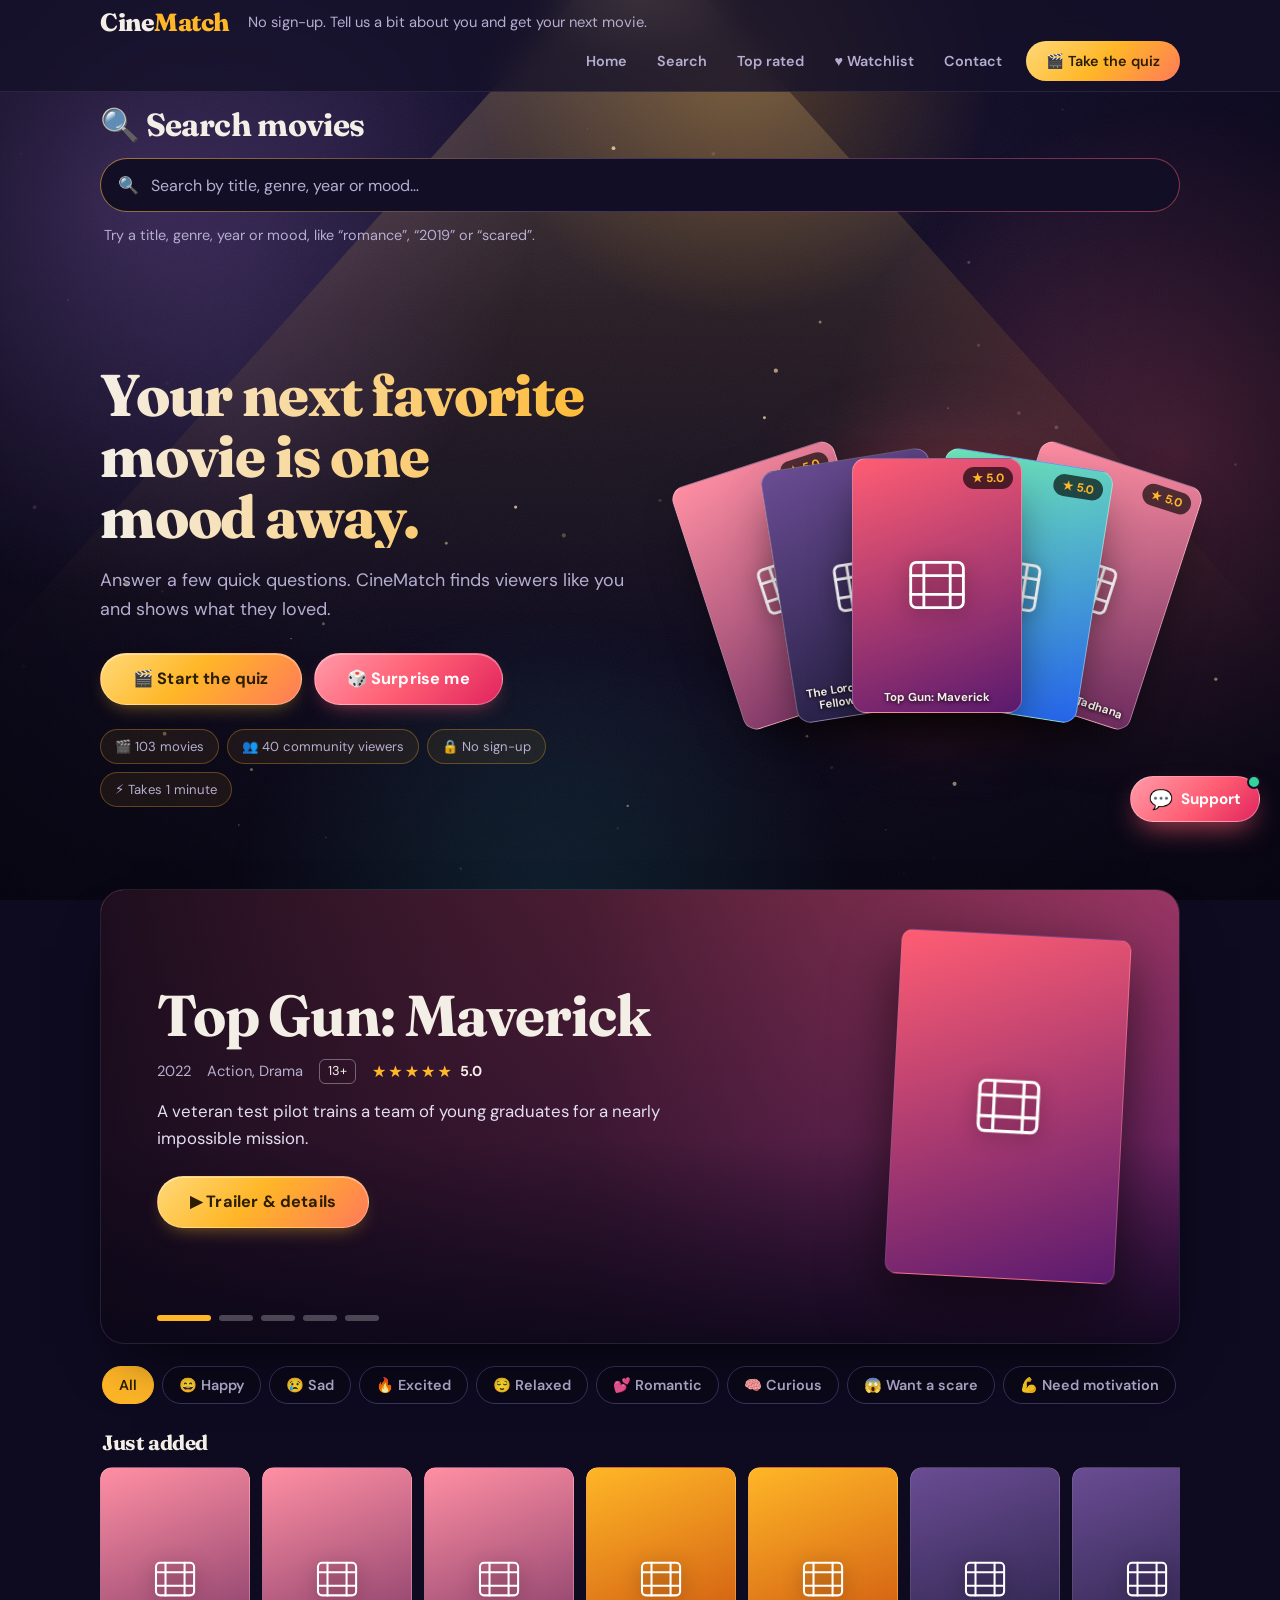
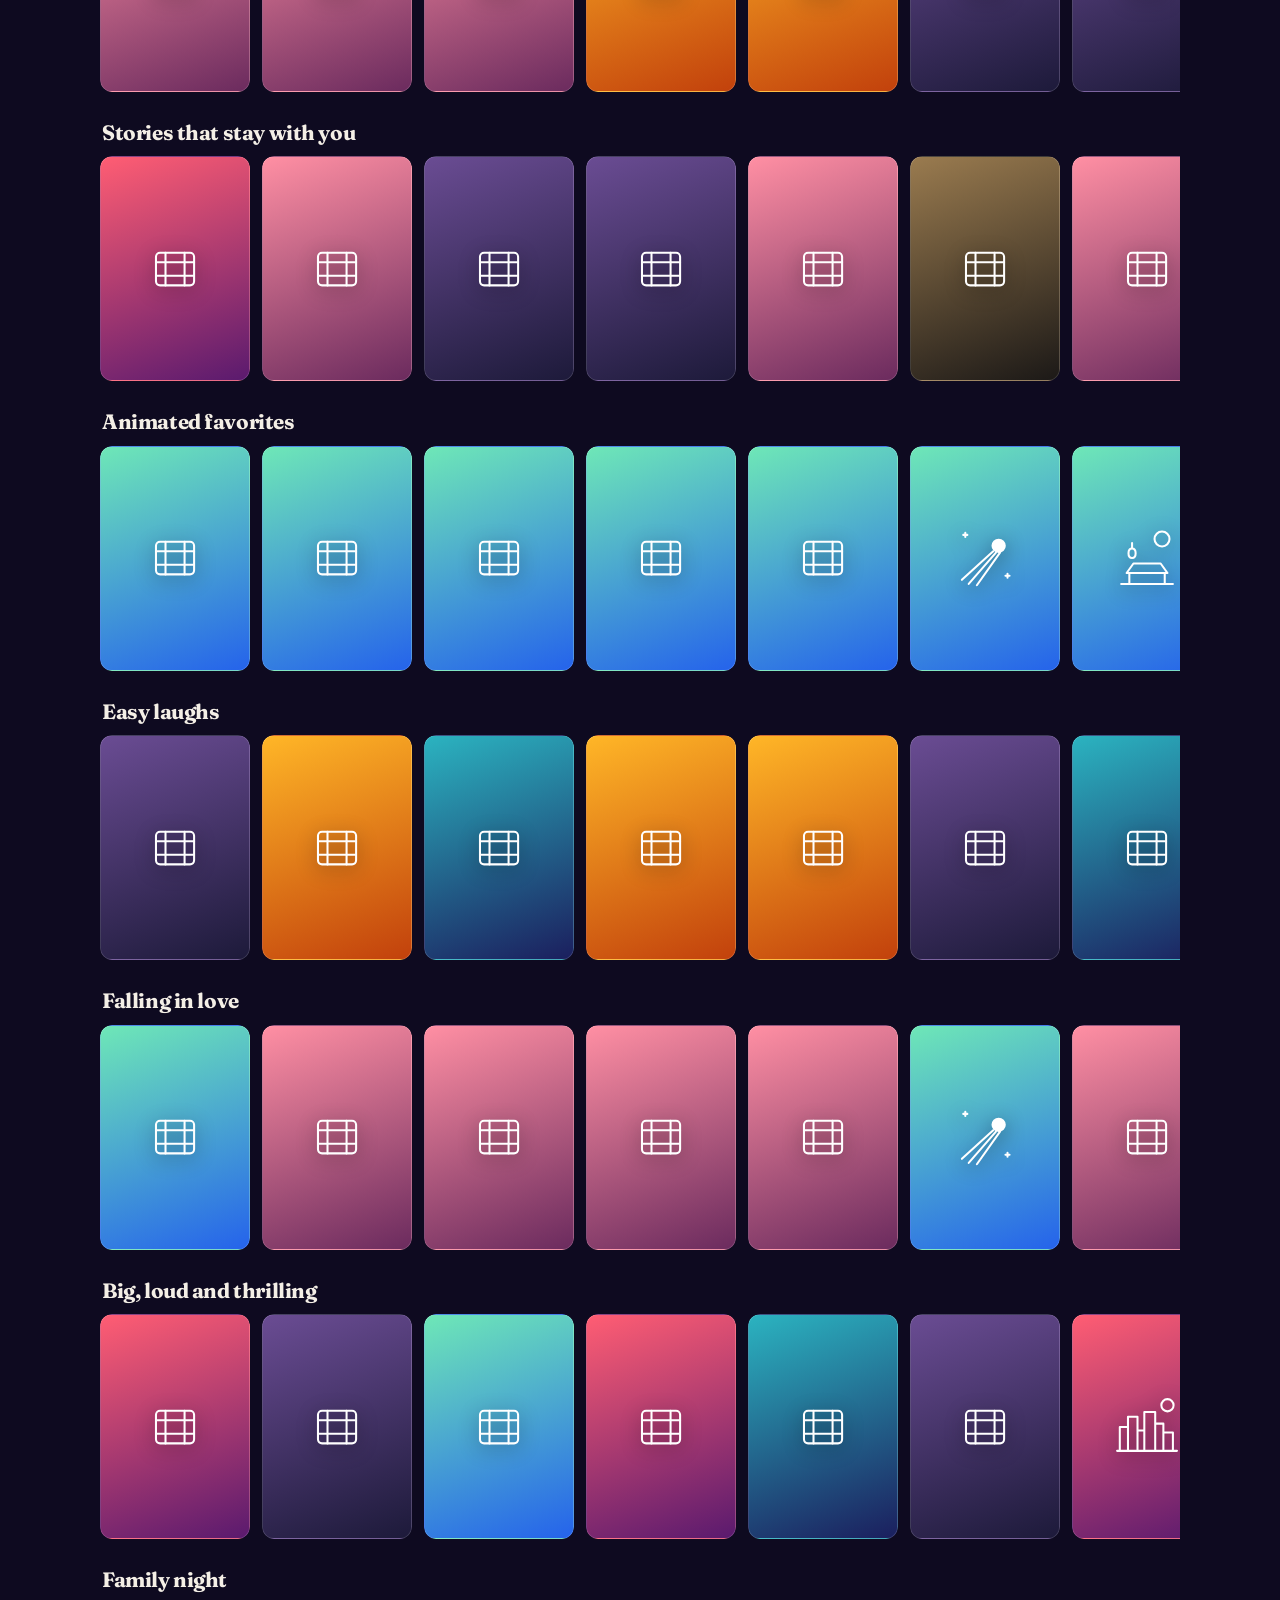
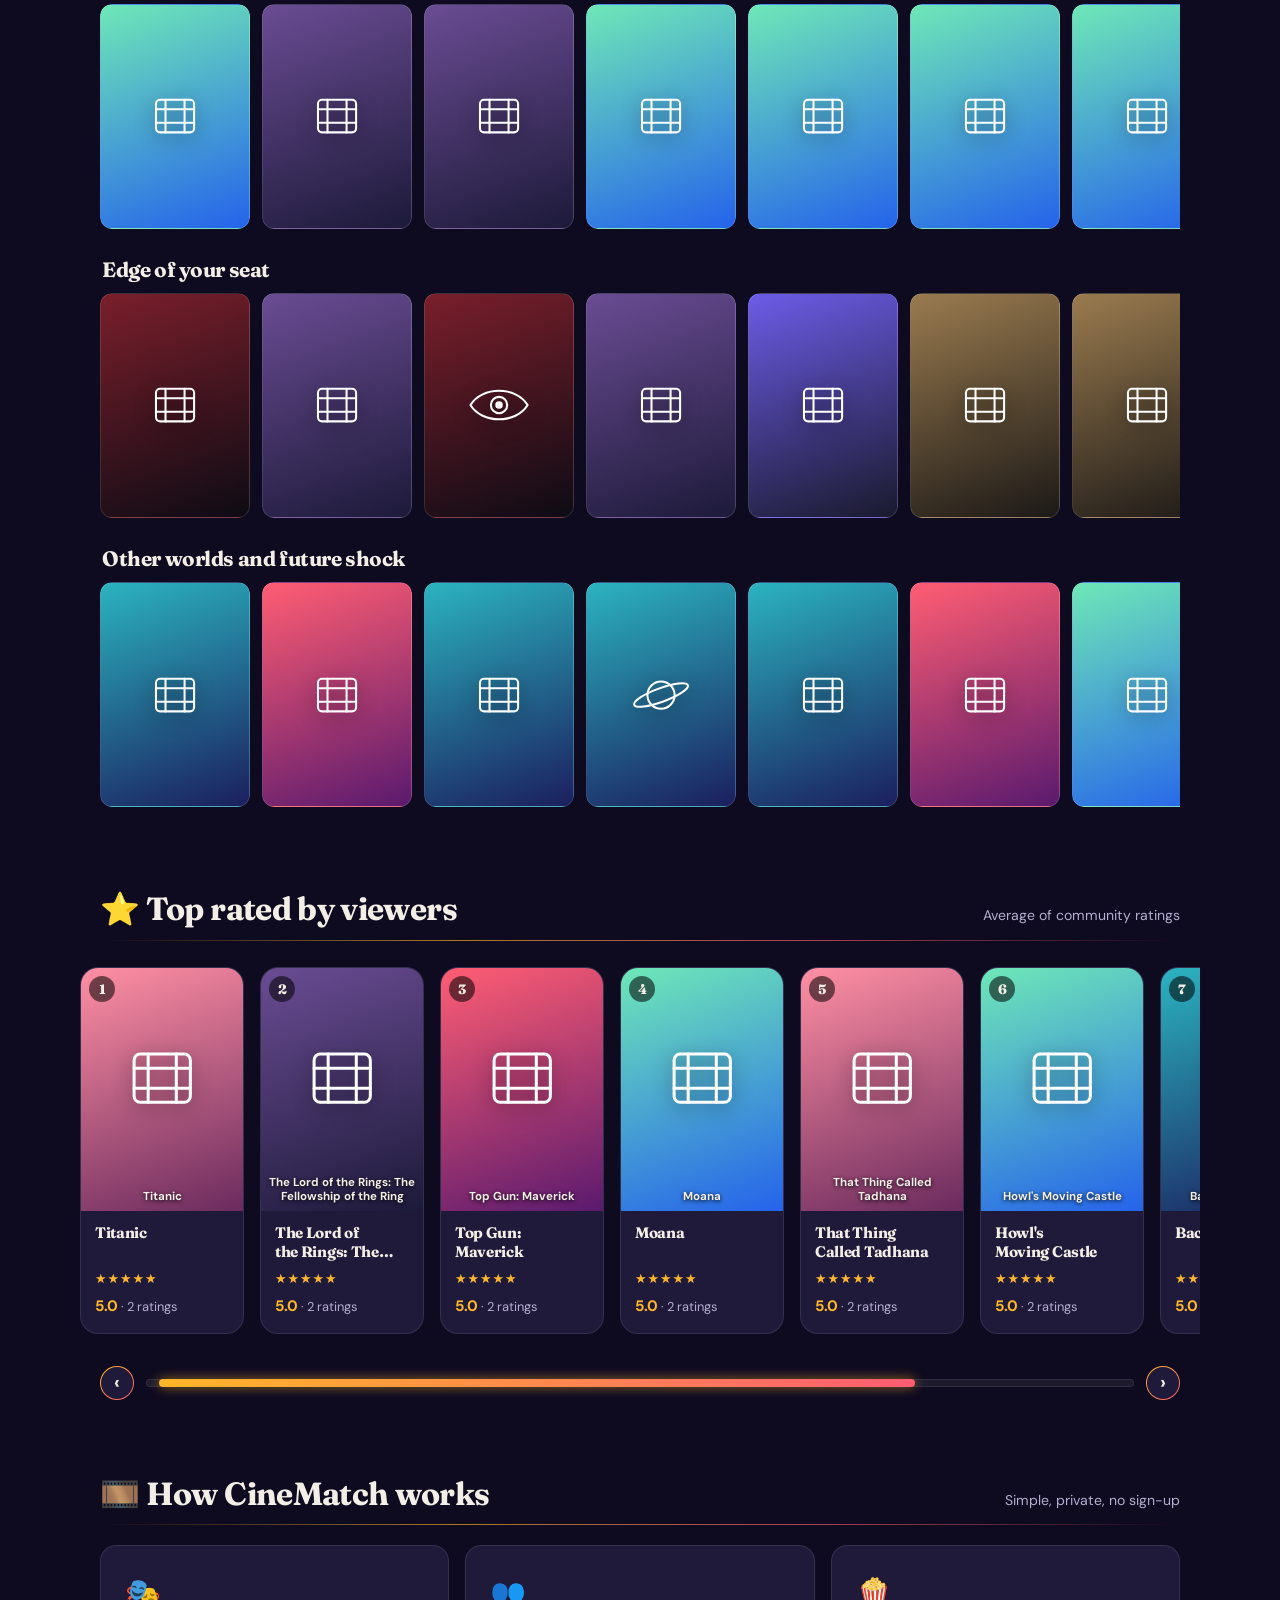
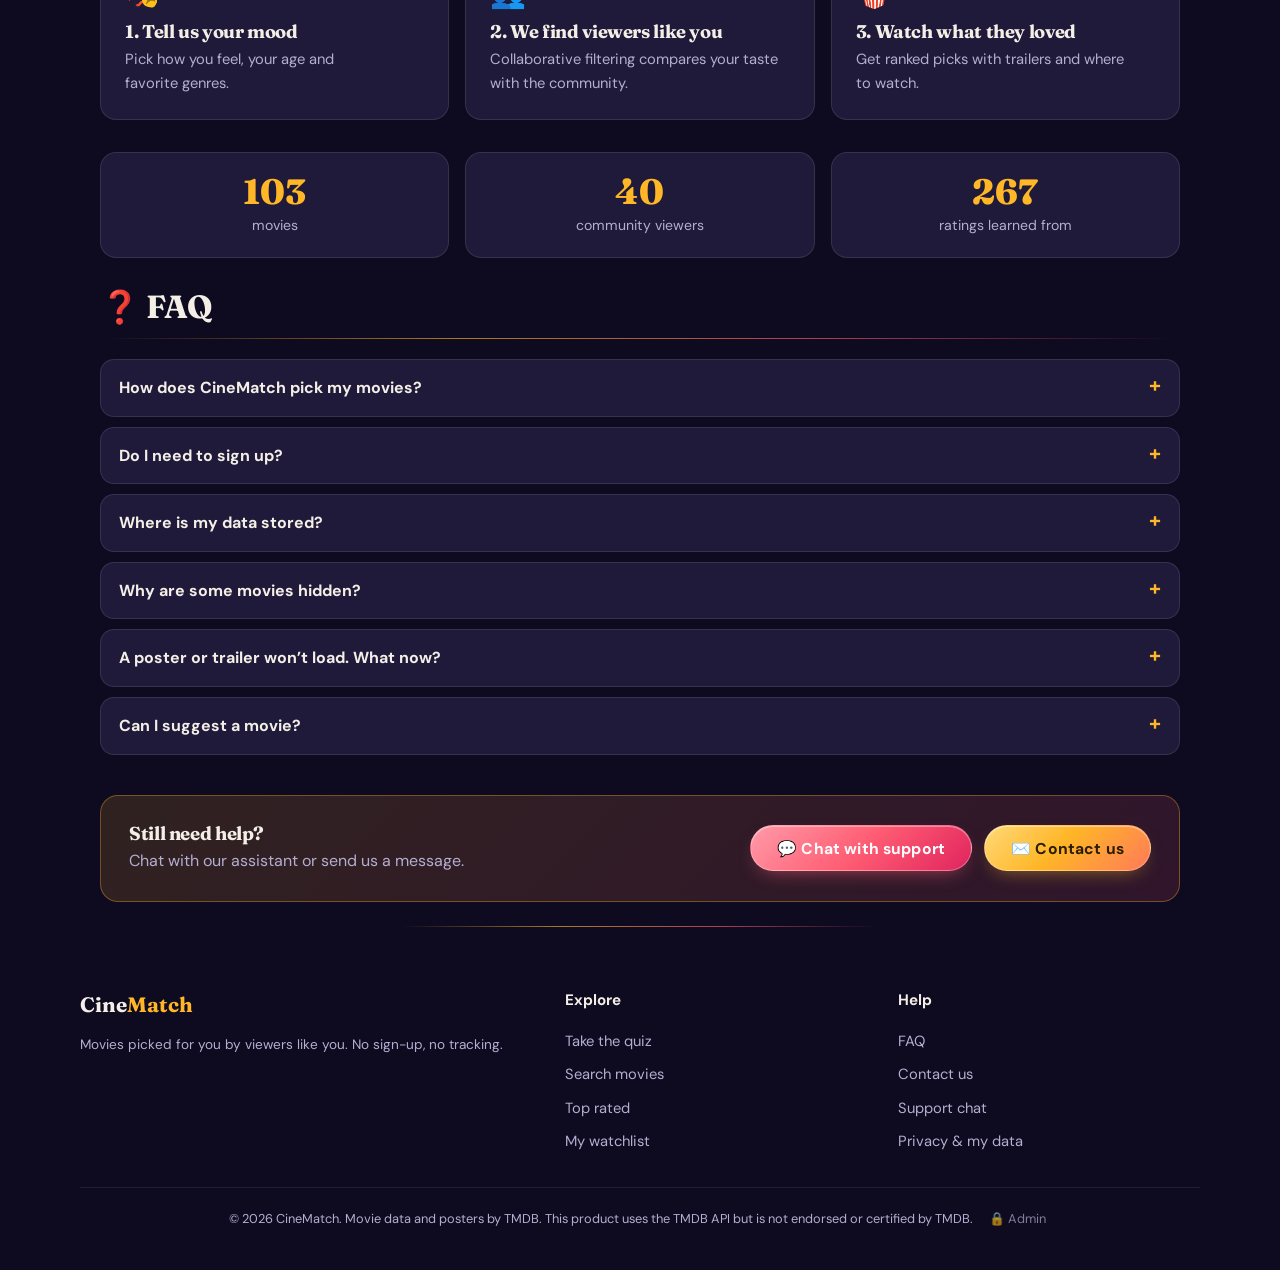
==== src/main/resources/static/index.html @ 16be23c1 "Add CineMatch project with Java backend and pagination Spring Boot recommendation API plus the stati" ====
<!DOCTYPE html>
<html lang="en"><head><meta charset="UTF-8"><meta name="viewport" content="width=device-width, initial-scale=1, viewport-fit=cover"><script src="cinematch-paginate.js"></script>
<title>CineMatch – Movies picked for you</title>
<link rel="preconnect" href="https://fonts.googleapis.com"><link rel="preconnect" href="https://fonts.gstatic.com" crossorigin>
<link href="https://fonts.googleapis.com/css2?family=Fraunces:opsz,wght@9..144,600;9..144,800&family=DM+Sans:wght@400;500;700&display=swap" rel="stylesheet">
<style>
:root{--bg:#15112a;--panel:#1f1a3a;--line:#3a3260;--text:#f4efe6;--muted:#b5aed0;--amber:#ffb627;--coral:#ff5d73;--radius:16px}
*{box-sizing:border-box}
html{scroll-behavior:smooth}
body{margin:0;color:var(--text);font:16px/1.55 "DM Sans",system-ui,sans-serif;min-height:100vh;background:radial-gradient(ellipse 70% 40% at 50% -5%,rgba(255,182,39,.28),transparent 70%),radial-gradient(circle at 90% 30%,rgba(255,93,115,.12),transparent 40%),var(--bg);background-attachment:fixed}
.hidden{display:none!important}
.top{max-width:880px;margin:0 auto;padding:22px 20px 0;display:flex;flex-wrap:wrap;align-items:baseline;gap:6px 24px}
.top p{margin:0;color:var(--muted);font-size:.92rem}
.logo{font:800 1.9rem "Fraunces",Georgia,serif;color:var(--text);text-decoration:none;letter-spacing:-.02em;animation:glow-text 3s ease-in-out infinite alternate}
.logo span{color:var(--amber)}
@keyframes glow-text{from{text-shadow:0 0 0 rgba(255,182,39,0)}to{text-shadow:0 0 18px rgba(255,182,39,.55)}}
main{max-width:880px;margin:0 auto;padding:12px 20px 48px}
h1,h2,h3{font-family:"Fraunces",Georgia,serif;line-height:1.08;letter-spacing:-.02em}
.hero{padding:28px 0 30px}
.hero h1{font-size:clamp(2.2rem,7vw,4rem);font-weight:800;margin:0 0 14px;max-width:14em;background:linear-gradient(90deg,#f4efe6 0%,#ffb627 45%,#ff5d73 60%,#f4efe6 100%);background-size:220% auto;-webkit-background-clip:text;background-clip:text;color:transparent;animation:shine 7s linear infinite}
@keyframes shine{to{background-position:-220% center}}
.hero p{margin:0;color:var(--muted);font-size:1.1rem;max-width:34em}
.hero-cta{display:flex;gap:12px;flex-wrap:wrap;margin-top:22px}
.panel{background:rgba(31,26,58,.88);border:1px solid var(--line);border-radius:var(--radius);padding:clamp(18px,4vw,36px);box-shadow:0 20px 60px rgba(0,0,0,.35)}
fieldset{border:0;padding:0;margin:0 0 30px}
legend{font-weight:700;font-size:1.1rem;margin-bottom:14px;padding:0;display:flex;align-items:center;gap:10px}
legend i{font:800 .95rem "Fraunces",Georgia,serif;font-style:normal;display:grid;place-items:center;width:28px;height:28px;border-radius:50%;background:var(--amber);color:#2a1d00}
.chips{display:flex;flex-wrap:wrap;gap:8px}
.chip{position:relative}
.chip input{position:absolute;opacity:0;inset:0;cursor:pointer;width:100%;height:100%}
.chip span{display:block;padding:9px 16px;border:1px solid var(--line);border-radius:999px;color:var(--muted);transition:.15s;background:rgba(0,0,0,.15)}
.chip:hover span{border-color:var(--amber);color:var(--text);transform:translateY(-2px)}
.chip input:checked+span{background:linear-gradient(135deg,#ffc851,#ffb627);border-color:var(--amber);color:#2a1d00;font-weight:700;box-shadow:0 4px 14px rgba(255,182,39,.35)}
.chip input:focus-visible+span{outline:3px solid var(--coral);outline-offset:2px}
.tiles{display:grid;grid-template-columns:repeat(4,1fr);gap:10px}
.tiles .chip span{border-radius:var(--radius);padding:16px 8px;text-align:center;font-size:.95rem;line-height:1.3}
.tiles .chip input:checked+span{transform:translateY(-3px);box-shadow:0 8px 20px rgba(255,182,39,.35)}
.row{display:grid;grid-template-columns:1fr 1fr;gap:16px}
label{display:flex;flex-direction:column;gap:6px;font-weight:700}
.chip{flex-direction:row}
input[type=number],select{font:inherit;color:var(--text);background:#120e25;border:1px solid var(--line);border-radius:10px;padding:12px}
input:focus-visible,select:focus-visible,.btn:focus-visible,.rate button:focus-visible{outline:3px solid var(--coral);outline-offset:2px}

/* ---------- Rating buttons ---------- */
#rate{display:grid;grid-template-columns:1fr 1fr;gap:10px}
.rate{display:flex;flex-direction:column;gap:10px;padding:12px 14px;border:1px solid var(--line);border-radius:12px;background:rgba(0,0,0,.15)}
.rate small{color:var(--muted)}
.rate .opts{display:flex;gap:6px}
.rate button{flex:1;display:flex;align-items:center;justify-content:center;gap:5px;font:600 .85rem "DM Sans",sans-serif;background:rgba(255,255,255,.04);border:1px solid var(--line);border-radius:10px;padding:8px 6px;cursor:pointer;color:var(--text);transition:transform .12s,background .15s,border-color .15s,box-shadow .15s}
.rate button:hover{border-color:var(--amber);transform:translateY(-2px);background:rgba(255,182,39,.08)}
.rate button:active{transform:translateY(0) scale(.96)}
.rate button[aria-pressed=true]{color:#fff;border-color:transparent;box-shadow:0 4px 14px rgba(0,0,0,.35)}
.rate button[data-v="5"][aria-pressed=true]{background:linear-gradient(135deg,#34d399,#059669)}
.rate button[data-v="3"][aria-pressed=true]{background:linear-gradient(135deg,#fbbf24,#d97706)}
.rate button[data-v="1"][aria-pressed=true]{background:linear-gradient(135deg,#ff5d73,#be123c)}
.rate-count{margin:12px 0 0;color:var(--muted);font-size:.88rem}

/* ---------- Buttons ---------- */
.btn{display:inline-flex;align-items:center;justify-content:center;gap:8px;font:700 1rem "DM Sans",sans-serif;background:linear-gradient(135deg,#ffcf5c,#ffb627 55%,#ff9a1f);color:#2a1d00;border:0;border-radius:999px;padding:13px 28px;cursor:pointer;position:relative;overflow:hidden;transition:transform .15s,box-shadow .2s,filter .15s;box-shadow:0 8px 24px rgba(255,182,39,.32),inset 0 1px 0 rgba(255,255,255,.45)}
.btn::after{content:"";position:absolute;top:0;left:-120%;width:60%;height:100%;background:linear-gradient(100deg,transparent,rgba(255,255,255,.5),transparent);transform:skewX(-20deg);transition:left .5s}
.btn:hover{transform:translateY(-2px);box-shadow:0 12px 30px rgba(255,182,39,.5),inset 0 1px 0 rgba(255,255,255,.45);filter:brightness(1.04)}
.btn:hover::after{left:140%}
.btn:active{transform:translateY(0) scale(.97);box-shadow:0 4px 12px rgba(255,182,39,.3)}
.btn.lg{padding:16px 36px;font-size:1.1rem}
.btn.sm{padding:8px 16px;font-size:.88rem}
.btn.ghost{background:rgba(255,255,255,.04);color:var(--text);border:1px solid var(--line);box-shadow:none;filter:none}
.btn.ghost::after{display:none}
.btn.ghost:hover{border-color:var(--amber);background:rgba(255,182,39,.1);box-shadow:0 6px 18px rgba(0,0,0,.3)}
.btn.coral{background:linear-gradient(135deg,#ff7d8f,#ff5d73 55%,#e11d48);color:#fff;box-shadow:0 8px 24px rgba(255,93,115,.35),inset 0 1px 0 rgba(255,255,255,.35)}
.btn.coral:hover{box-shadow:0 12px 30px rgba(255,93,115,.55),inset 0 1px 0 rgba(255,255,255,.35)}
.btn.saved{background:linear-gradient(135deg,#34d399,#059669);color:#fff;border-color:transparent}
a.btn{text-decoration:none}
.form-actions{display:flex;gap:12px;flex-wrap:wrap;align-items:center}
.error{color:var(--coral);min-height:1.4em;margin:0 0 8px}

/* ---------- Stars ---------- */
.stars-row{display:inline-flex;align-items:center;gap:6px;font-size:.9rem}
.stars{position:relative;display:inline-block;letter-spacing:2px;font-size:1rem;line-height:1;color:rgba(255,255,255,.2)}
.stars::before{content:"★★★★★"}
.stars i{position:absolute;inset:0;overflow:hidden;white-space:nowrap;color:var(--amber);font-style:normal}
.stars i::before{content:"★★★★★"}
.stars-row b{color:var(--text)}
.stars-row small{color:var(--muted)}

/* ---------- Top rated ---------- */
.section-title{display:flex;justify-content:space-between;align-items:baseline;gap:12px;margin:8px 0 14px}
.section-title h2{margin:0;font-size:clamp(1.5rem,4.5vw,2.1rem)}
.section-title p{margin:0;color:var(--muted);font-size:.9rem}
.toprated{display:flex;gap:14px;overflow-x:auto;padding:4px 20px 18px;margin:0 -20px 18px;scroll-snap-type:x proximity;scrollbar-width:thin}
.tcard{flex:0 0 150px;scroll-snap-align:start;background:var(--panel);border:1px solid var(--line);border-radius:14px;overflow:hidden;cursor:pointer;transition:transform .2s,border-color .2s,box-shadow .2s;text-align:left;padding:0;color:var(--text);font:inherit}
.tcard:hover{transform:translateY(-5px);border-color:var(--amber);box-shadow:0 14px 30px rgba(0,0,0,.4)}
.tcard .poster{min-height:0;height:200px;font-size:2.4rem}
.tcard .tinfo{padding:10px 12px 12px}
.tcard h3{font-size:.95rem;margin:0 0 4px;line-height:1.2}
.tcard .stars{font-size:.8rem;letter-spacing:1px}
.tcard .score{display:block;margin-top:4px;font-size:.8rem;color:var(--muted)}
.tcard .score b{color:var(--amber);font-size:.95rem}

/* ---------- Results ---------- */
.res-head{display:flex;justify-content:space-between;align-items:center;gap:12px;flex-wrap:wrap;margin:20px 0}
.res-head h2{font-size:clamp(1.7rem,5vw,2.5rem);margin:0}
.res-actions{display:flex;gap:10px;flex-wrap:wrap}
.list{display:grid;gap:18px}
.ticket{display:grid;grid-template-columns:104px 1fr 112px;background:var(--panel);border:1px solid var(--line);border-radius:var(--radius);overflow:hidden;transition:transform .2s,opacity .6s;cursor:pointer}
.ticket:hover{transform:translateY(-3px)}
.poster{position:relative;display:grid;place-items:center;font-size:2.6rem;min-height:150px;overflow:hidden}
.poster b{position:absolute;top:8px;left:8px;z-index:2;font:800 .85rem "Fraunces",Georgia,serif;background:rgba(0,0,0,.55);border-radius:999px;width:26px;height:26px;display:grid;place-items:center}
.poster .pt{position:absolute;left:6px;right:6px;bottom:8px;font:700 .72rem/1.15 "DM Sans",sans-serif;text-align:center;text-shadow:0 1px 4px #000}
.poster img{position:absolute;inset:0;width:100%;height:100%;object-fit:cover;z-index:1}
.poster svg.art{width:62%;height:auto;margin-bottom:22px;filter:drop-shadow(0 4px 10px rgba(0,0,0,.45))}
.info{padding:18px 20px}
.ticket h3{margin:0 0 2px;font-weight:800;font-size:1.35rem}
.meta{color:var(--muted);font-size:.9rem;margin:0 0 10px;display:flex;gap:10px;flex-wrap:wrap;align-items:center}
.tags{display:flex;gap:6px;flex-wrap:wrap;margin-bottom:10px}
.tags b{font-weight:500;font-size:.8rem;border:1px solid var(--line);border-radius:999px;padding:2px 10px}
.desc{margin:0 0 8px;color:var(--muted);font-size:.9rem}
.why{margin:0 0 10px;font-size:.93rem}
.card-actions{display:flex;gap:8px;flex-wrap:wrap}
.stub{border-left:2px dashed var(--line);display:flex;flex-direction:column;align-items:center;justify-content:center;background:linear-gradient(160deg,#2b2350,#1f1a3a);position:relative}
.stub::before,.stub::after{content:"";position:absolute;left:-9px;width:16px;height:16px;border-radius:50%;background:var(--bg)}
.stub::before{top:-8px}.stub::after{bottom:-8px}
.stub strong{font:800 2.1rem "Fraunces",Georgia,serif;color:var(--amber);line-height:1}
.stub span{font-size:.78rem;color:var(--muted)}
footer{text-align:center;color:var(--muted);font-size:.85rem;padding:0 20px 32px}

/* ---------- Background + hero ---------- */
.bg{position:fixed;inset:0;z-index:-1;overflow:hidden;pointer-events:none}
.bg::before{content:"";position:absolute;inset:-20%;background:radial-gradient(circle at 20% 30%,rgba(255,93,115,.2),transparent 35%),radial-gradient(circle at 80% 70%,rgba(106,76,147,.4),transparent 40%);animation:drift 18s ease-in-out infinite alternate}
.beam{position:absolute;top:-25%;left:50%;width:150%;height:100%;transform-origin:50% 0;background:conic-gradient(from 180deg at 50% 0%,transparent 0 41%,rgba(255,182,39,.13) 48%,transparent 55% 100%);animation:sweep 14s ease-in-out infinite alternate}
.float{position:absolute;bottom:-60px;opacity:0;animation:rise linear infinite}
.sparkles{position:absolute;inset:0;opacity:.55;background-image:radial-gradient(2px 2px at 20px 30px,#fff,transparent),radial-gradient(2px 2px at 120px 80px,#ffd87a,transparent),radial-gradient(1.5px 1.5px at 200px 150px,#fff,transparent),radial-gradient(1.5px 1.5px at 70px 170px,#ff9fb0,transparent);background-size:240px 200px;animation:twinkle 4s ease-in-out infinite alternate}
@keyframes twinkle{from{opacity:.2}to{opacity:.7}}
@keyframes drift{to{transform:translate(4%,3%) scale(1.12)}}
@keyframes sweep{from{transform:translateX(-50%) rotate(-9deg)}to{transform:translateX(-50%) rotate(9deg)}}
@keyframes rise{0%{transform:translateY(0) rotate(0);opacity:0}10%{opacity:.55}90%{opacity:.4}100%{transform:translateY(-115vh) rotate(360deg);opacity:0}}
.hero-img{height:clamp(260px,52vw,500px);border-radius:var(--radius);overflow:hidden;margin:18px 0 0;border:1px solid var(--line);box-shadow:0 20px 60px rgba(0,0,0,.45);background:linear-gradient(135deg,#3a2468,#ff5d73 60%,#ffb627)}
.hero-img img{width:100%;height:100%;object-fit:cover;object-position:50% 62%;display:block;animation:kb 22s ease-in-out infinite alternate;translate:0 calc(var(--py,0) * 1px)}
@keyframes kb{from{transform:scale(1)}to{transform:scale(1.09)}}
.scrollhint{text-align:center;color:var(--muted);margin:-6px 0 16px;animation:bounce 1.6s ease-in-out infinite}
@keyframes bounce{50%{transform:translateY(8px)}}

/* poster wall */
.wall{overflow:hidden;margin:0 -20px 30px;-webkit-mask-image:linear-gradient(90deg,transparent,#000 8%,#000 92%,transparent);mask-image:linear-gradient(90deg,transparent,#000 8%,#000 92%,transparent)}
.wall-track{display:flex;width:max-content;animation:wall 70s linear infinite}
.wall:hover .wall-track{animation-play-state:paused}
@keyframes wall{to{transform:translateX(-50%)}}
.mini{flex:0 0 124px;height:178px;margin-right:12px;border-radius:12px;font-size:2.4rem;min-height:0;border:1px solid rgba(255,255,255,.14);cursor:pointer;transition:transform .2s}
.mini:hover{transform:translateY(-6px) scale(1.04)}

/* loading, progress, to-top */
.loading{position:fixed;inset:0;z-index:50;display:grid;place-content:center;justify-items:center;gap:14px;background:rgba(21,17,42,.94);font-weight:700}
.reel{font-size:4.2rem;animation:spin 1s linear infinite}
@keyframes spin{to{transform:rotate(360deg)}}
#progress{position:fixed;top:0;left:0;height:4px;width:0;z-index:70;background:linear-gradient(90deg,var(--amber),var(--coral));box-shadow:0 0 10px rgba(255,182,39,.6)}
.totop{position:fixed;right:18px;bottom:18px;z-index:40;width:46px;height:46px;border-radius:50%;border:0;background:linear-gradient(135deg,#ffcf5c,#ff9a1f);color:#2a1d00;font-size:1.3rem;cursor:pointer;opacity:0;transform:translateY(20px);pointer-events:none;transition:.25s;box-shadow:0 6px 20px rgba(0,0,0,.4)}
.totop.show{opacity:1;transform:none;pointer-events:auto}
.totop:hover{filter:brightness(1.08)}
.reveal{opacity:0;transform:translateY(20px);transition:opacity .6s,transform .6s}
.reveal.in{opacity:1;transform:none}
.toast{position:fixed;left:50%;bottom:28px;transform:translate(-50%,30px);z-index:80;background:#0c0919;border:1px solid var(--amber);color:var(--text);padding:10px 20px;border-radius:999px;opacity:0;pointer-events:none;transition:.3s;font-weight:600}
.toast.show{opacity:1;transform:translate(-50%,0)}

/* modal */
.modal{position:fixed;inset:0;z-index:60;display:grid;place-items:center;padding:16px;background:rgba(10,7,22,.84);animation:fade .2s}
@keyframes fade{from{opacity:0}}
.m-card{position:relative;width:min(760px,100%);max-height:92vh;overflow:auto;background:var(--panel);border:1px solid var(--line);border-radius:var(--radius);padding:24px;animation:rise2 .3s cubic-bezier(.2,.9,.3,1.2)}
@keyframes rise2{from{transform:translateY(24px) scale(.96);opacity:0}}
.m-close{position:absolute;top:10px;right:10px;z-index:3;width:36px;height:36px;padding:0;border-radius:50%}
.m-body{display:grid;grid-template-columns:200px 1fr;gap:22px}
.m-poster{aspect-ratio:2/3;border-radius:12px;min-height:0;font-size:3rem}
.m-info h3{font-size:1.8rem;margin:0 0 2px;padding-right:40px}
.m-actions{display:flex;gap:10px;flex-wrap:wrap;margin-top:16px}
.m-video{margin-top:18px;aspect-ratio:16/9;border-radius:12px;overflow:hidden;background:#000;display:grid;place-items:center}
.m-video iframe{width:100%;height:100%;border:0}
.vmsg{color:var(--muted);padding:16px;text-align:center}.vmsg a{color:var(--amber)}

@media(max-width:640px){
  .tiles{grid-template-columns:repeat(2,1fr)}
  .row,#rate{grid-template-columns:1fr}
  .ticket{grid-template-columns:72px 1fr 78px}
  .poster{font-size:1.9rem}
  .info{padding:14px}
  .mini{flex-basis:96px;height:140px;font-size:1.9rem}
  .m-body{grid-template-columns:1fr}.m-poster{width:150px}
  .form-actions .btn{flex:1}
}
@media(prefers-reduced-motion:reduce){*{animation:none!important;transition:none!important}}

/* =====================================================
   POLISH LAYER: buttons, lines, scrollbars
   ===================================================== */
:root{--grad:linear-gradient(135deg,#ffd978 0%,#ffb627 45%,#ff7a59 100%);--grad-line:linear-gradient(90deg,transparent,rgba(255,182,39,.65),rgba(255,93,115,.65),transparent);--ease:cubic-bezier(.2,.8,.2,1)}

/* buttons */
.btn{letter-spacing:.01em;border:1px solid rgba(255,255,255,.35);background:var(--grad);box-shadow:0 1px 0 rgba(255,255,255,.55) inset,0 -2px 0 rgba(0,0,0,.12) inset,0 10px 26px -6px rgba(255,182,39,.55);transition:transform .25s var(--ease),box-shadow .25s var(--ease),filter .2s}
.btn:hover{transform:translateY(-3px) scale(1.015);filter:saturate(1.1) brightness(1.05);box-shadow:0 1px 0 rgba(255,255,255,.6) inset,0 -2px 0 rgba(0,0,0,.12) inset,0 16px 34px -6px rgba(255,182,39,.7)}
.btn:active{transform:translateY(0) scale(.96);transition-duration:.08s}
.btn:focus-visible{outline:0;box-shadow:0 0 0 3px var(--bg),0 0 0 6px var(--coral)}
.btn.ghost{color:var(--text);border:1px solid transparent;background:linear-gradient(rgba(31,26,58,.9),rgba(31,26,58,.9)) padding-box,linear-gradient(135deg,rgba(255,255,255,.22),rgba(255,255,255,.05)) border-box;backdrop-filter:blur(6px);box-shadow:0 6px 16px -8px rgba(0,0,0,.6)}
.btn.ghost:hover{background:linear-gradient(rgba(43,35,80,.95),rgba(43,35,80,.95)) padding-box,linear-gradient(135deg,var(--amber),var(--coral)) border-box;box-shadow:0 10px 24px -8px rgba(255,93,115,.45)}
.btn.coral{background:linear-gradient(135deg,#ff9aa8 0%,#ff5d73 50%,#e0245e 100%);border-color:rgba(255,255,255,.3);box-shadow:0 1px 0 rgba(255,255,255,.45) inset,0 -2px 0 rgba(0,0,0,.15) inset,0 10px 26px -6px rgba(255,93,115,.6)}
.btn.coral:hover{box-shadow:0 1px 0 rgba(255,255,255,.5) inset,0 16px 34px -6px rgba(255,93,115,.8)}
.btn.saved{background:linear-gradient(135deg,#5eead4,#10b981);border-color:rgba(255,255,255,.3)}
.btn.sm{padding:8px 18px;font-size:.86rem}
.btn::after{width:45%;background:linear-gradient(100deg,transparent,rgba(255,255,255,.65),transparent)}
.rate{border-radius:14px;transition:border-color .2s,background .2s}
.rate:hover{border-color:rgba(255,182,39,.5);background:rgba(255,182,39,.04)}
.rate button{border-radius:999px;padding:8px 6px;border-color:rgba(255,255,255,.12);transition:transform .2s var(--ease),background .2s,border-color .2s,box-shadow .2s}
.rate button:hover{transform:translateY(-2px);border-color:var(--amber);box-shadow:0 6px 14px -6px rgba(255,182,39,.6)}
.rate button[aria-pressed=true]{box-shadow:0 6px 16px -4px rgba(0,0,0,.6),0 0 0 2px rgba(255,255,255,.18)}
.chip span{border-color:rgba(255,255,255,.14);transition:all .22s var(--ease)}
.chip:hover span{box-shadow:0 6px 16px -8px rgba(255,182,39,.7)}
.chip input:checked+span{background:var(--grad);border-color:rgba(255,255,255,.4);box-shadow:0 1px 0 rgba(255,255,255,.5) inset,0 8px 18px -6px rgba(255,182,39,.65)}
.tiles .chip span{border-width:1.5px}
.tiles .chip input:checked+span{box-shadow:0 1px 0 rgba(255,255,255,.5) inset,0 14px 26px -10px rgba(255,182,39,.8)}
.totop{border:1px solid rgba(255,255,255,.4);background:var(--grad);box-shadow:0 10px 24px -6px rgba(255,182,39,.6)}
.totop:hover{transform:translateY(-3px)}
.m-close{background:rgba(15,11,32,.8)!important;backdrop-filter:blur(6px);transition:transform .3s var(--ease),background .2s,border-color .2s}
.m-close:hover{transform:rotate(90deg)}

/* lines */
.panel{position:relative;border:1px solid transparent;background:linear-gradient(rgba(31,26,58,.92),rgba(31,26,58,.92)) padding-box,linear-gradient(160deg,rgba(255,182,39,.55),rgba(58,50,96,.9) 35%,rgba(58,50,96,.9) 65%,rgba(255,93,115,.5)) border-box}
fieldset{position:relative;padding-bottom:30px;margin-bottom:30px}
fieldset:not(:last-of-type)::after{content:"";position:absolute;left:0;right:0;bottom:0;height:1px;background:var(--grad-line);opacity:.55}
legend{width:100%}
legend i{box-shadow:0 0 0 4px rgba(255,182,39,.18)}
legend::after{content:"";flex:1;height:1px;background:linear-gradient(90deg,rgba(255,182,39,.45),transparent)}
input[type=number],select{border:1px solid rgba(255,255,255,.14);border-radius:12px;transition:border-color .2s,box-shadow .2s}
input[type=number]:hover,select:hover{border-color:rgba(255,182,39,.5)}
input[type=number]:focus,select:focus{outline:0;border-color:var(--amber);box-shadow:0 0 0 4px rgba(255,182,39,.18)}
.section-title{position:relative;padding-bottom:12px}
.section-title::after{content:"";position:absolute;left:0;right:0;bottom:0;height:1px;background:var(--grad-line)}
.res-head{position:relative;padding-bottom:14px}
.res-head::after{content:"";position:absolute;left:0;right:0;bottom:0;height:1px;background:var(--grad-line)}
.ticket{border-color:rgba(255,255,255,.1);box-shadow:0 14px 34px -16px rgba(0,0,0,.7)}
.ticket:hover{border-color:rgba(255,182,39,.5);box-shadow:0 20px 40px -14px rgba(255,182,39,.25)}
.stub{border-left:2px dotted rgba(255,182,39,.45)}
.stub::before,.stub::after{box-shadow:inset 0 0 0 1px rgba(255,255,255,.1)}
.tcard{border-color:rgba(255,255,255,.1)}
.tags b{border-color:rgba(255,182,39,.35);color:var(--text);background:rgba(255,182,39,.06)}
.m-card{border:1px solid transparent;background:linear-gradient(var(--panel),var(--panel)) padding-box,linear-gradient(160deg,rgba(255,182,39,.6),rgba(58,50,96,.8) 40%,rgba(255,93,115,.5)) border-box}
.hero-img{border:1px solid transparent;background:linear-gradient(#15112a,#15112a) padding-box,linear-gradient(135deg,rgba(255,182,39,.6),rgba(58,50,96,.6),rgba(255,93,115,.6)) border-box}
footer{position:relative;padding-top:26px}
footer::before{content:"";position:absolute;top:0;left:50%;width:min(480px,70%);height:1px;transform:translateX(-50%);background:var(--grad-line)}
.toast{border-color:rgba(255,182,39,.6);box-shadow:0 10px 30px -8px rgba(255,182,39,.45)}

/* scrollbars (modal + page) */
.m-card::-webkit-scrollbar,html::-webkit-scrollbar{width:10px}
.m-card::-webkit-scrollbar-track,html::-webkit-scrollbar-track{background:rgba(255,255,255,.05);border-radius:999px}
.m-card::-webkit-scrollbar-thumb,html::-webkit-scrollbar-thumb{border-radius:999px;border:2px solid transparent;background-clip:padding-box;background-image:linear-gradient(180deg,#ffb627,#ff5d73)}
.m-card::-webkit-scrollbar-button,html::-webkit-scrollbar-button{display:none}

/* ---------- Movie search ---------- */
.search{margin:0 0 34px}
.search h2{margin:0 0 12px;font-size:clamp(1.5rem,4.5vw,2.1rem)}
.search-box{position:relative}
.search-box .ico{position:absolute;left:18px;top:50%;transform:translateY(-50%);pointer-events:none;font-size:1.05rem}
.search-box input{width:100%;font:inherit;color:var(--text);background:linear-gradient(#120e25,#120e25) padding-box,linear-gradient(135deg,rgba(255,182,39,.55),rgba(58,50,96,.9) 50%,rgba(255,93,115,.5)) border-box;border:1px solid transparent;border-radius:999px;padding:15px 52px 15px 50px;transition:box-shadow .2s}
.search-box input::placeholder{color:var(--muted)}
.search-box input:focus{outline:0;box-shadow:0 0 0 4px rgba(255,182,39,.2),0 12px 30px -12px rgba(255,182,39,.5)}
.search-box input::-webkit-search-cancel-button{display:none}
.sr-clear{position:absolute;right:8px;top:50%;transform:translateY(-50%);width:34px;height:34px;border-radius:50%;border:1px solid transparent;color:var(--text);cursor:pointer;font:700 .9rem "DM Sans",sans-serif;background:linear-gradient(#1f1a3a,#1f1a3a) padding-box,linear-gradient(135deg,#ffb627,#ff5d73) border-box}
.sr-note{margin:12px 4px 0;color:var(--muted);font-size:.9rem}
.sr-note a{color:var(--amber)}
.sr-grid{display:grid;grid-template-columns:repeat(auto-fill,minmax(150px,1fr));gap:14px;margin-top:14px}
.sr-grid .tcard{flex:none}

/* =====================================================
   FOXES + EXTRA ANIMATIONS
   ===================================================== */
.fox{position:fixed;bottom:0;z-index:1;width:clamp(100px,calc((100vw - 900px)/2 - 12px),190px);aspect-ratio:140/170;pointer-events:none;animation:bob 3.4s ease-in-out infinite;filter:drop-shadow(0 10px 14px rgba(0,0,0,.45))}
.fox svg{width:100%;height:100%;overflow:visible}
.fox-l{left:10px}
.fox-r{right:10px;animation-delay:-1.7s}
.fox-l svg{transform:scaleX(-1)}
@media(max-width:1149px){.fox{display:none}}
@keyframes bob{0%,100%{transform:translateY(0)}50%{transform:translateY(-10px)}}
.f-tail{transform-box:view-box;transform-origin:86px 128px;animation:wag 1.1s ease-in-out infinite alternate}
@keyframes wag{from{transform:rotate(-9deg)}to{transform:rotate(11deg)}}
.f-head{transform-box:view-box;transform-origin:70px 100px;animation:sway 3.6s ease-in-out infinite}
@keyframes sway{0%,100%{transform:rotate(-4deg)}50%{transform:rotate(4deg)}}
.f-look{transition:transform .15s;transform:translate(calc(var(--ex,0)*3px),calc(var(--ey,0)*2.5px))}
.fox-l .f-look{transform:translate(calc(var(--ex,0)*-3px),calc(var(--ey,0)*2.5px))}
.f-eyes{transform-box:fill-box;transform-origin:center;animation:blink 4.5s infinite}
@keyframes blink{0%,92%,100%{transform:scaleY(1)}95%{transform:scaleY(.08)}}
.k{transform-box:fill-box;transform-origin:center;opacity:0;animation:kernel 2.6s ease-out infinite}
@keyframes kernel{0%{transform:translate(0,0) scale(.6);opacity:0}15%{opacity:1}100%{transform:translate(var(--kx,0),-48px) scale(1);opacity:0}}

</style></head><body>
<div id="jserr" style="display:none;background:#ff5d73;color:#2a0008;padding:10px 16px;font:600 14px/1.4 system-ui"></div>
<div class="bg" aria-hidden="true"><div class="sparkles"></div><div class="beam"></div><div id="floaters"></div></div>
<div class="fox fox-l" aria-hidden="true"></div><div class="fox fox-r" aria-hidden="true"></div>
<div id="loading" class="loading hidden" role="status"><div class="reel">🎞️</div><p>Finding viewers like you…</p></div>

<header class="top"><a class="logo" href="#">Cine<span>Match</span></a><p>No sign-up. Tell us a bit about you and get your next movie.</p></header>
<main>
<div class="hero-img"><img id="heroImg" alt="Cartoon foxes eating popcorn in a cinema" src="hero.jpg" onerror="var n=['hero.png','hero.jpeg','hero.webp'],i=+(this.dataset.i||0);if(i<n.length){this.dataset.i=i+1;this.src=n[i];}else{this.style.display='none';}"></div>
<section class="hero">
  <h1>Your next favorite movie is one mood away.</h1>
  <p>Answer a few quick questions. CineMatch finds viewers like you and shows what they loved.</p>
  <div class="hero-cta">
    <a class="btn lg" href="#quiz">🎬 Start the quiz</a>
    <button id="surprise" class="btn lg coral" type="button">🎲 Surprise me</button>
  </div>
</section>
<div class="scrollhint" aria-hidden="true">Scroll down to start ⌄</div>

<section class="search" id="searchSection">
  <h2>🔍 Search movies</h2>
  <div class="search-box">
    <span class="ico" aria-hidden="true">🔍</span>
    <input id="movieSearch" type="search" placeholder="Search by title, genre, year or mood…" autocomplete="off" aria-label="Search movies">
    <button id="srClear" class="sr-clear hidden" type="button" aria-label="Clear search">✕</button>
  </div>
  <p id="srNote" class="sr-note" aria-live="polite"></p>
  <div id="srGrid" class="sr-grid"></div>
  <nav id="srPager" hidden></nav>
</section>

<div class="wall" aria-hidden="true"><div class="wall-track" id="wallTrack"></div></div>

<section id="topSection" class="reveal">
  <div class="section-title"><h2>⭐ Top rated by viewers</h2><p>Average of community ratings</p></div>
  <div class="toprated" id="toprated"></div>
</section>

<form id="quiz" class="panel" autocomplete="off">
<fieldset><legend><i>1</i> How are you feeling?</legend><div class="chips tiles" id="moods"></div></fieldset>
<fieldset><legend><i>2</i> About you</legend><div class="row">
<label>Age<input type="number" id="age" min="5" max="99" placeholder="e.g. 20" required></label>
<label>Gender<select id="gender" required><option value="" disabled selected>Choose one</option><option value="female">Female</option><option value="male">Male</option><option value="other">Non-binary</option><option value="none">Prefer not to say</option></select></label></div></fieldset>
<fieldset><legend><i>3</i> Genres you enjoy (pick any)</legend>
<div class="chips" id="genres"></div>
<div class="form-actions" style="margin-top:12px"><button type="button" id="allGenres" class="btn ghost sm">✓ Select all</button><button type="button" id="noGenres" class="btn ghost sm">✕ Clear genres</button></div>
</fieldset>
<fieldset><legend><i>4</i> Seen any of these? Rate them to sharpen your matches</legend><div id="rate"></div><p id="rateCount" class="rate-count">No ratings yet.</p></fieldset>
<p id="error" class="error" role="alert"></p>
<div class="form-actions">
  <button type="submit" class="btn lg">🍿 Find my movies</button>
  <button type="button" id="surprise2" class="btn lg coral">🎲 Surprise me</button>
  <button type="button" id="reset" class="btn ghost">↺ Reset</button>
</div>
</form>

<section id="results" class="hidden" aria-live="polite">
  <div class="res-head"><h2 id="res-title"></h2>
    <div class="res-actions">
      <button id="reroll" class="btn coral sm" type="button">🔀 Shuffle picks</button>
      <button id="copyList" class="btn ghost sm" type="button">📋 Copy list</button>
      <button id="again" class="btn ghost sm" type="button">↺ Start over</button>
    </div></div>
  <div id="list" class="list"></div>
</section>
</main>
<footer>CineMatch uses collaborative filtering: it finds viewers like you and recommends what they loved.</footer>
<div id="progress" aria-hidden="true"></div>
<button id="top" class="totop" type="button" aria-label="Back to top">↑</button>
<div id="toast" class="toast" role="status"></div>
<div id="modal" class="modal hidden" role="dialog" aria-modal="true" aria-labelledby="m-title">
  <div class="m-card">
    <button id="m-close" class="m-close btn ghost" type="button" aria-label="Close">✕</button>
    <div class="m-body">
      <div id="m-poster" class="poster m-poster"></div>
      <div class="m-info">
        <h3 id="m-title"></h3><p id="m-meta" class="meta"></p><div id="m-tags" class="tags"></div><p id="m-desc"></p>
        <div class="m-actions">
          <button id="m-play" class="btn" type="button">▶ Play trailer</button>
          <a id="m-watch" class="btn ghost" target="_blank" rel="noopener">📺 Where to watch</a>
          <button id="m-save" class="btn ghost" type="button">♡ Watchlist</button>
        </div>
      </div>
    </div>
    <div id="m-video" class="m-video hidden"></div>
  </div>
</div>
<script>
window.addEventListener("error",function(e){var b=document.getElementById("jserr");b.style.display="block";b.textContent="Script error: "+e.message+" (line "+e.lineno+")";});
/* ---------- DATA ---------- */
const MOVIES = [
  {id:1, d:"Two prisoners build an unlikely friendship over decades and hold onto hope behind bars.", t:"The Shawshank Redemption", y:1994, g:["Drama"], m:["sad","inspired","calm"], min:13},
  {id:2, d:"A masked vigilante faces an anarchic criminal mastermind who pushes Gotham to its breaking point.", t:"The Dark Knight", y:2008, g:["Action","Crime"], m:["excited"], min:13},
  {id:3, d:"A thief who steals secrets from people’s dreams gets one last job: planting an idea instead.", t:"Inception", y:2010, g:["Sci-Fi","Thriller"], m:["excited","curious"], min:13},
  {id:4, d:"A kind-hearted man with a simple outlook drifts through decades of history, always loving one woman.", t:"Forrest Gump", y:1994, g:["Drama","Romance"], m:["happy","sad","inspired"], min:10},
  {id:5, d:"An old man reads a love story to a woman, the tale of two young lovers separated by class.", t:"The Notebook", y:2004, g:["Romance","Drama"], m:["romantic","sad"], min:13},
  {id:6, d:"Two best friends chase one wild, chaotic night of parties before they graduate and go separate ways.", t:"Superbad", y:2007, g:["Comedy"], m:["happy"], min:16},
  {id:7, d:"A young photographer visits his girlfriend’s family and slowly realizes something is deeply wrong.", t:"Get Out", y:2017, g:["Horror","Thriller"], m:["scared","excited"], min:16},
  {id:8, d:"A girl wanders into a spirit world and must work in a bathhouse to save her parents.", t:"Spirited Away", y:2001, g:["Animation","Fantasy"], m:["calm","curious"], min:5},
  {id:9, d:"In a desert wasteland, a drifter and a rebel warrior race across the sands to escape a tyrant.", t:"Mad Max: Fury Road", y:2015, g:["Action"], m:["excited"], min:15},
  {id:10, d:"An aspiring actress and a jazz pianist fall in love while chasing their dreams in Los Angeles.", t:"La La Land", y:2016, g:["Romance","Musical"], m:["romantic","happy","sad"], min:10},
  {id:11, d:"Astronauts travel through a wormhole to find a new home for humanity as Earth fades.", t:"Interstellar", y:2014, g:["Sci-Fi","Drama"], m:["curious","inspired"], min:10},
  {id:12, d:"A legendary concierge and his young lobby boy get tangled up in a stolen painting and a family fortune.", t:"The Grand Budapest Hotel", y:2014, g:["Comedy"], m:["happy","calm"], min:13},
  {id:13, d:"A poor family schemes its way into a wealthy household, with consequences nobody expected.", t:"Parasite", y:2019, g:["Thriller","Drama"], m:["curious","excited"], min:16},
  {id:14, d:"A music-loving boy enters the Land of the Dead to uncover his family’s secret.", t:"Coco", y:2017, g:["Animation","Family"], m:["happy","sad"], min:5},
  {id:15, d:"A driven young drummer is pushed to his limits by a ruthless music teacher.", t:"Whiplash", y:2014, g:["Drama","Music"], m:["inspired","excited"], min:15},
  {id:16, d:"A professor travels to Singapore with her boyfriend and meets his extremely wealthy family.", t:"Crazy Rich Asians", y:2018, g:["Romance","Comedy"], m:["happy","romantic"], min:12},
  {id:17, d:"Passengers fight to survive on a speeding train as a zombie outbreak sweeps across South Korea.", t:"Train to Busan", y:2016, g:["Horror","Action"], m:["scared","excited"], min:15},
  {id:18, d:"Two teenagers mysteriously swap bodies and try to find each other across time and distance.", t:"Your Name", y:2016, g:["Animation","Romance"], m:["romantic","sad"], min:10},
  {id:19, d:"Paranormal investigators help a family terrorized by a dark presence in their farmhouse.", t:"The Conjuring", y:2013, g:["Horror"], m:["scared"], min:16},
  {id:20, d:"A detective investigates the death of a famous novelist whose entire family has a motive.", t:"Knives Out", y:2019, g:["Mystery","Comedy"], m:["curious","happy"], min:13},
  {id:21, d:"Teenager Miles Morales becomes Spider-Man and meets other versions of the hero from across dimensions.", t:"Spider-Man: Into the Spider-Verse", y:2018, g:["Animation","Action"], m:["excited","happy"], min:5},
  {id:22, d:"Four sisters grow up, chase their dreams and navigate love and family in 19th-century New England.", t:"Little Women", y:2019, g:["Drama","Romance"], m:["calm","sad"], min:10},
  {id:23, d:"A cowboy doll feels threatened when a flashy space ranger becomes his owner’s new favorite toy.", t:"Toy Story", y:1995, g:["Animation","Family","Comedy"], m:["happy"], min:3},
  {id:24, d:"A struggling comedian is pushed to the edge by a cold, uncaring city in this dark character study.", t:"Joker", y:2019, g:["Crime","Drama"], m:["sad"], min:18},
  {id:25, d:"A Filipino worker in Hong Kong falls for a bartender, and both must weigh love against their futures.", t:"Hello, Love, Goodbye", y:2019, g:["Romance","Drama"], m:["romantic","sad"], min:13},
  {id:26, d:"The surviving heroes assemble one last time to undo a cosmic disaster and bring back those who vanished.", t:"Avengers: Endgame", y:2019, g:["Action","Sci-Fi"], m:["excited","inspired"], min:13},
  {id:27, d:"A young lion prince flees his kingdom after his father's death, then must return to claim his place.", t:"The Lion King", y:1994, g:["Animation","Family"], m:["happy","sad","inspired"], min:3},
  {id:28, d:"A young artist and a wealthy passenger fall in love aboard the doomed ocean liner on its maiden voyage.", t:"Titanic", y:1997, g:["Romance","Drama"], m:["romantic","sad"], min:13},
  {id:29, d:"A betrayed Roman general is forced into the arena and sets out to avenge his family.", t:"Gladiator", y:2000, g:["Action","Drama"], m:["excited","inspired"], min:16},
  {id:30, d:"A hacker discovers that his everyday world is a simulation and joins a rebellion against its machines.", t:"The Matrix", y:1999, g:["Sci-Fi","Action"], m:["excited","curious"], min:15},
  {id:31, d:"An anxious clownfish crosses the ocean to find his missing son, helped by a forgetful blue tang.", t:"Finding Nemo", y:2003, g:["Animation","Family"], m:["happy","calm"], min:3},
  {id:32, d:"The aging head of a crime family hands his empire to his reluctant youngest son.", t:"The Godfather", y:1972, g:["Crime","Drama"], m:["curious","sad"], min:16},
  {id:33, d:"Hitmen, a boxer and a gangster's wife cross paths in interlocking tales of crime in Los Angeles.", t:"Pulp Fiction", y:1994, g:["Crime","Thriller"], m:["excited","curious"], min:18},
  {id:34, d:"An orphan boy learns he is a wizard and starts his first year at a school of magic.", t:"Harry Potter and the Sorcerer's Stone", y:2001, g:["Fantasy","Family"], m:["happy","curious"], min:8},
  {id:35, d:"A young hobbit and eight companions set out to destroy a ring that could doom the world.", t:"The Lord of the Rings: The Fellowship of the Ring", y:2001, g:["Fantasy","Action"], m:["excited","inspired"], min:13},
  {id:36, d:"A fearless princess sets off to find her sister, whose icy powers have trapped their kingdom in winter.", t:"Frozen", y:2013, g:["Animation","Family","Musical"], m:["happy","inspired"], min:3},
  {id:37, d:"A lonely widower ties thousands of balloons to his house and flies off on an adventure with an unexpected stowaway.", t:"Up", y:2009, g:["Animation","Family"], m:["happy","sad"], min:5},
  {id:38, d:"Inside a girl's mind, her emotions try to guide her through a big move to a new city.", t:"Inside Out", y:2015, g:["Animation","Family","Comedy"], m:["happy","sad","inspired"], min:5},
  {id:39, d:"A former marine is sent to a lush alien moon and finds himself torn between two worlds.", t:"Avatar", y:2009, g:["Sci-Fi","Action"], m:["excited","curious"], min:13},
  {id:40, d:"The new king of a hidden, high-tech African nation must defend his throne and his people.", t:"Black Panther", y:2018, g:["Action","Sci-Fi"], m:["excited","inspired"], min:13},
  {id:41, d:"An overwhelmed laundromat owner is pulled into a wild adventure across the multiverse.", t:"Everything Everywhere All at Once", y:2022, g:["Sci-Fi","Comedy"], m:["curious","excited","happy"], min:16},
  {id:42, d:"A veteran test pilot trains a team of young graduates for a nearly impossible mission.", t:"Top Gun: Maverick", y:2022, g:["Action","Drama"], m:["excited","inspired"], min:13},
  {id:43, d:"The story of the scientist who led the creation of the first atomic bomb and the weight that followed.", t:"Oppenheimer", y:2023, g:["Drama","Thriller"], m:["curious","inspired"], min:16},
  {id:44, d:"A doll living in a perfect pink world sets out for the real world after an identity crisis.", t:"Barbie", y:2023, g:["Comedy","Fantasy"], m:["happy","inspired"], min:13},
  {id:45, d:"A gifted young heir travels to a dangerous desert planet to protect his family and its future.", t:"Dune", y:2021, g:["Sci-Fi","Adventure"], m:["curious","excited"], min:13},
  {id:46, d:"A family must live in total silence to hide from creatures that hunt by sound.", t:"A Quiet Place", y:2018, g:["Horror","Thriller"], m:["scared","excited"], min:13},
  {id:47, d:"After a family loss, a mother discovers disturbing secrets about her ancestry.", t:"Hereditary", y:2018, g:["Horror"], m:["scared"], min:18},
  {id:48, d:"A farmhand sets out to rescue his true love in this fairy-tale adventure full of sword fights and wit.", t:"The Princess Bride", y:1987, g:["Comedy","Romance","Fantasy"], m:["happy","romantic"], min:8},
  {id:49, d:"A spirited island girl sails across the ocean with a demigod to save her people.", t:"Moana", y:2016, g:["Animation","Family","Musical"], m:["happy","inspired"], min:3},
  {id:50, d:"A middle-school music teacher finds new meaning in life after a fall lands his soul in another realm.", t:"Soul", y:2020, g:["Animation","Family"], m:["calm","inspired","sad"], min:5},
  {id:51, d:"Two heartbroken strangers meet by chance and set off on a journey together that slowly turns into something more.", t:"That Thing Called Tadhana", y:2014, g:["Romance","Drama"], m:["romantic","sad"], min:13},
  {id:52, d:"In Sapporo, a Filipina tour guide who has lost her sight forms a bond with a kind-hearted countryman.", t:"Kita Kita", y:2017, g:["Romance","Comedy"], m:["romantic","happy"], min:13},
  {id:53, d:"A fiery general fights to unite a divided army during the Philippine-American War.", t:"Heneral Luna", y:2015, g:["Drama","Action"], m:["inspired","excited"], min:16},
  {id:54, d:"Four sisters reunite when their brother announces his wedding, and old family wounds resurface.", t:"Four Sisters and a Wedding", y:2013, g:["Comedy","Drama"], m:["happy","sad"], min:13},
  {id:55, d:"A young hat maker is cursed by a witch and finds refuge in a wizard's walking castle.", t:"Howl's Moving Castle", y:2004, g:["Animation","Fantasy"], m:["calm","romantic","curious"], min:5},
  {id:56, d:"A teenager is accidentally sent back to 1955 and must make sure his parents fall in love so he can exist.", t:"Back to the Future", y:1985, g:["Sci-Fi","Comedy","Adventure"], m:["happy","excited"], min:8},
  {id:57, d:"A theme park of cloned dinosaurs goes wrong when the security systems fail and the guests become prey.", t:"Jurassic Park", y:1993, g:["Sci-Fi","Adventure"], m:["excited","curious"], min:10},
  {id:58, d:"A farm boy joins a smuggler, a rebel princess and a wise old knight to fight a galaxy-wide empire.", t:"Star Wars: A New Hope", y:1977, g:["Sci-Fi","Adventure"], m:["excited","inspired"], min:8},
  {id:59, d:"A businessman in wartime Poland risks everything to save more than a thousand Jewish workers.", t:"Schindler’s List", y:1993, g:["Drama"], m:["sad","inspired"], min:16},
  {id:60, d:"An insomniac office worker and a reckless soap salesman start an underground club that spirals out of control.", t:"Fight Club", y:1999, g:["Drama","Thriller"], m:["curious","excited"], min:18},
  {id:61, d:"Two detectives hunt a serial killer who bases each crime on one of the seven deadly sins.", t:"Se7en", y:1995, g:["Crime","Thriller","Mystery"], m:["scared","curious"], min:18},
  {id:62, d:"A young FBI trainee seeks help from an imprisoned genius killer to catch another murderer.", t:"The Silence of the Lambs", y:1991, g:["Crime","Thriller","Horror"], m:["scared","curious"], min:18},
  {id:63, d:"A young man rises through the ranks of the mob and slowly watches the lifestyle unravel.", t:"Goodfellas", y:1990, g:["Crime","Drama"], m:["excited","curious"], min:18},
  {id:64, d:"A janitor with a genius mind at MIT is guided by a therapist to face his past and his potential.", t:"Good Will Hunting", y:1997, g:["Drama"], m:["inspired","sad","calm"], min:15},
  {id:65, d:"A struggling salesman and his young son face homelessness while he chases a chance at a better life.", t:"The Pursuit of Happyness", y:2006, g:["Drama"], m:["inspired","sad"], min:10},
  {id:66, d:"A homeschooled new student learns the hard way how brutal high school cliques can be.", t:"Mean Girls", y:2004, g:["Comedy"], m:["happy"], min:13},
  {id:67, d:"Three friends wake up from a bachelor party in Las Vegas with no memory and a missing groom.", t:"The Hangover", y:2009, g:["Comedy"], m:["happy"], min:18},
  {id:68, d:"A maid of honor’s life unravels as she competes with a rival while planning her best friend’s wedding.", t:"Bridesmaids", y:2011, g:["Comedy","Romance"], m:["happy"], min:16},
  {id:69, d:"Elizabeth Bennet clashes with the proud Mr. Darcy in a slow-burning romance in Regency England.", t:"Pride & Prejudice", y:2005, g:["Romance","Drama"], m:["romantic","calm"], min:8},
  {id:70, d:"A wealthy businessman hires a street-smart woman for a week and neither expects to fall in love.", t:"Pretty Woman", y:1990, g:["Romance","Comedy"], m:["romantic","happy"], min:15},
  {id:71, d:"A teenager at a family resort falls for the resort’s dance instructor over one unforgettable summer.", t:"Dirty Dancing", y:1987, g:["Romance","Drama","Musical"], m:["romantic","happy"], min:13},
  {id:72, d:"An ambitious dreamer builds a spectacular circus show out of performers the world had overlooked.", t:"The Greatest Showman", y:2017, g:["Musical","Drama"], m:["happy","inspired"], min:8},
  {id:73, d:"On a Greek island, a bride-to-be invites three possible fathers to her wedding without telling her mother.", t:"Mamma Mia!", y:2008, g:["Musical","Comedy","Romance"], m:["happy","romantic"], min:8},
  {id:74, d:"A bookish girl befriends a cursed prince and the enchanted objects in his castle.", t:"Beauty and the Beast", y:1991, g:["Animation","Family","Musical","Romance"], m:["romantic","happy"], min:3},
  {id:75, d:"A street thief finds a magic lamp and a fast-talking genie that could win him a princess.", t:"Aladdin", y:1992, g:["Animation","Family","Musical"], m:["happy","excited"], min:3},
  {id:76, d:"A rat with a gift for cooking teams up with a young kitchen worker in a famous Paris restaurant.", t:"Ratatouille", y:2007, g:["Animation","Family","Comedy"], m:["happy","inspired","calm"], min:3},
  {id:77, d:"A lonely trash-collecting robot on an empty Earth follows a sleek probe robot into space.", t:"WALL-E", y:2008, g:["Animation","Family","Sci-Fi"], m:["calm","romantic","curious"], min:3},
  {id:78, d:"A Viking teen who is supposed to slay dragons befriends one instead and changes his village forever.", t:"How to Train Your Dragon", y:2010, g:["Animation","Fantasy","Family"], m:["excited","happy","inspired"], min:5},
  {id:79, d:"A clumsy, noodle-loving panda is unexpectedly chosen to become the legendary Dragon Warrior.", t:"Kung Fu Panda", y:2008, g:["Animation","Action","Comedy"], m:["happy","inspired"], min:3},
  {id:80, d:"A grumpy ogre sets out to rescue a princess so he can get his swamp back.", t:"Shrek", y:2001, g:["Animation","Comedy","Family"], m:["happy"], min:5},
  {id:81, d:"Two sisters move to the countryside and meet the gentle forest spirits living nearby.", t:"My Neighbor Totoro", y:1988, g:["Animation","Family","Fantasy"], m:["calm","happy"], min:3},
  {id:82, d:"A young warrior gets caught between forest gods and the humans who are destroying their home.", t:"Princess Mononoke", y:1997, g:["Animation","Fantasy","Action"], m:["excited","curious"], min:12},
  {id:83, d:"A young demon slayer and his friends board a train where a terrifying demon is feeding on passengers.", t:"Demon Slayer: Mugen Train", y:2020, g:["Animation","Action","Fantasy"], m:["excited","sad"], min:13},
  {id:84, d:"A former bully tries to make amends with the deaf classmate he once tormented.", t:"A Silent Voice", y:2016, g:["Animation","Drama","Romance"], m:["sad","inspired"], min:13},
  {id:85, d:"A runaway teen meets a girl who can control the weather in a rain-soaked Tokyo.", t:"Weathering with You", y:2019, g:["Animation","Romance","Fantasy"], m:["romantic","calm"], min:10},
  {id:86, d:"A teenage girl volunteers to take her sister’s place in a televised fight to the death.", t:"The Hunger Games", y:2012, g:["Sci-Fi","Action","Adventure"], m:["excited"], min:13},
  {id:87, d:"A blacksmith teams up with an eccentric pirate to rescue his love from a cursed crew.", t:"Pirates of the Caribbean: The Curse of the Black Pearl", y:2003, g:["Adventure","Fantasy","Action","Comedy"], m:["excited","happy"], min:10},
  {id:88, d:"Archaeologist Indiana Jones races the Nazis to find the legendary Ark of the Covenant.", t:"Raiders of the Lost Ark", y:1981, g:["Action","Adventure"], m:["excited"], min:10},
  {id:89, d:"James Bond investigates an attack on MI6 and faces an enemy from the agency’s own past.", t:"Skyfall", y:2012, g:["Action","Thriller"], m:["excited"], min:13},
  {id:90, d:"A retired hitman comes out of hiding to take revenge on those who wronged him.", t:"John Wick", y:2014, g:["Action","Crime","Thriller"], m:["excited"], min:18},
  {id:91, d:"Ethan Hunt and his team race against time after a mission goes wrong and dangerous weapons are at stake.", t:"Mission: Impossible – Fallout", y:2018, g:["Action","Thriller"], m:["excited"], min:13},
  {id:92, d:"A U.S. Marshal investigates a patient’s disappearance from a hospital for the criminally insane.", t:"Shutter Island", y:2010, g:["Mystery","Thriller"], m:["curious","scared"], min:16},
  {id:93, d:"A man becomes the prime suspect when his wife vanishes on their wedding anniversary.", t:"Gone Girl", y:2014, g:["Mystery","Thriller","Drama"], m:["curious"], min:18},
  {id:94, d:"A child psychologist tries to help a frightened boy who says he can see people who don’t know they’re dead.", t:"The Sixth Sense", y:1999, g:["Horror","Mystery","Thriller"], m:["scared","curious"], min:13},
  {id:95, d:"A group of outcast kids band together to face a shape-shifting evil that takes the form of a clown.", t:"It", y:2017, g:["Horror"], m:["scared"], min:16},
  {id:96, d:"A family tries to save their comatose son from dark spirits that follow him from another realm.", t:"Insidious", y:2010, g:["Horror"], m:["scared"], min:16},
  {id:97, d:"A loving father with an intellectual disability is jailed for a crime he did not commit, and his daughter fights to see him.", t:"Miracle in Cell No. 7", y:2013, g:["Drama","Family","Comedy"], m:["sad","inspired","happy"], min:13},
  {id:98, d:"A professor adopts a loyal dog who keeps waiting for him at the train station every day.", t:"Hachi: A Dog’s Tale", y:2009, g:["Drama","Family"], m:["sad","calm"], min:5},
  {id:99, d:"A 70-year-old widower becomes a senior intern at a fashion startup and bonds with its young founder.", t:"The Intern", y:2015, g:["Comedy","Drama"], m:["calm","happy","inspired"], min:10},
  {id:100, d:"A man whose marriage is falling apart gets dating lessons from a smooth-talking bachelor.", t:"Crazy, Stupid, Love.", y:2011, g:["Comedy","Romance"], m:["happy","romantic"], min:13},
  {id:101, d:"Years after their last goodbye, two Filipino lovers meet again in Canada and must face what they left unsaid.", t:"Hello, Love, Again", y:2024, g:["Romance","Drama"], m:["romantic","sad"], min:13},
  {id:102, d:"A heartbroken man and his best friend share a quiet journey of feelings in the streets of Barcelona.", t:"Barcelona: A Love Untold", y:2016, g:["Romance","Drama"], m:["romantic","sad"], min:13},
  {id:103, d:"After a long relationship ends, a young man and woman each struggle to move on and to learn what real love means.", t:"One More Chance", y:2007, g:["Romance","Drama"], m:["romantic","sad"], min:13}
];

// Existing "viewers" with their ratings (1–5). This is the community CineMatch learns from.
const VIEWERS = [
  {a:16,g:"male",r:{2:5,3:4,9:5,21:5,6:5,23:4,17:4}},
  {a:19,g:"female",r:{5:5,10:5,16:5,18:5,25:5,4:4,22:4,14:4}},
  {a:24,g:"male",r:{3:5,11:5,13:5,1:5,15:5,2:4,20:4}},
  {a:21,g:"female",r:{8:5,14:5,18:5,21:4,12:5,23:4,10:4}},
  {a:28,g:"female",r:{20:5,13:5,12:4,1:4,22:5,4:4,7:4}},
  {a:35,g:"male",r:{1:5,2:5,24:4,4:4,11:5,13:4,9:3}},
  {a:15,g:"female",r:{14:5,23:5,21:5,8:4,16:4,6:3,10:4}},
  {a:22,g:"male",r:{7:5,19:5,17:5,13:4,24:4,3:4,9:4}},
  {a:40,g:"female",r:{4:5,22:5,5:4,1:4,25:4,14:4,12:3}},
  {a:26,g:"male",r:{15:5,11:5,3:5,1:4,2:5,10:4,20:3}},
  {a:18,g:"female",r:{25:5,16:5,5:4,18:5,10:5,6:4,12:4}},
  {a:31,g:"other",r:{8:5,12:5,13:5,20:4,3:4,18:4,22:4}},
  {a:45,g:"male",r:{1:5,4:5,2:4,24:3,11:4,15:4,20:4}},
  {a:20,g:"female",r:{19:5,7:5,17:4,13:4,20:4,21:3,6:4}},
  {a:17,g:"male",r:{26:5,39:5,40:5,30:4,2:4,45:4,42:5}},
  {a:23,g:"female",r:{44:5,41:5,48:4,38:5,27:4,34:4,36:4}},
  {a:29,g:"male",r:{43:5,45:5,30:5,32:5,33:4,35:5,11:5}},
  {a:14,g:"female",r:{36:5,49:5,31:4,27:5,37:4,38:5,34:5}},
  {a:27,g:"female",r:{28:5,48:5,51:5,52:5,25:4,10:4,44:4}},
  {a:33,g:"male",r:{29:5,35:5,32:4,42:5,53:5,26:4,9:4}},
  {a:21,g:"male",r:{46:5,47:4,17:5,7:4,19:4,41:4,13:4}},
  {a:38,g:"female",r:{28:5,54:5,53:4,22:5,4:4,52:4,50:4}},
  {a:19,g:"other",r:{41:5,55:5,8:5,50:5,38:4,45:4,18:5}},
  {a:25,g:"female",r:{55:5,48:4,49:5,27:4,14:4,37:5,31:5}},
  {a:42,g:"male",r:{32:5,33:5,29:4,1:5,43:4,30:4,24:4}},
  {a:16,g:"female",r:{51:5,52:5,25:5,16:4,5:5,18:5,36:4}},
  {a:17,g:"male",r:{56:5,57:5,58:5,79:4,88:4,86:4}},
  {a:22,g:"female",r:{66:5,69:5,70:4,100:5,73:5,68:4}},
  {a:30,g:"male",r:{60:5,61:5,63:5,93:4,92:5,62:4}},
  {a:15,g:"female",r:{74:5,75:5,76:5,80:4,78:5,77:4}},
  {a:24,g:"female",r:{84:5,85:5,81:4,82:4,98:5}},
  {a:20,g:"male",r:{83:5,82:5,90:4,86:4,91:4,89:4}},
  {a:26,g:"female",r:{101:5,102:5,103:5,70:4,71:4,97:5}},
  {a:36,g:"female",r:{97:5,98:5,65:5,99:4,64:4,59:4}},
  {a:19,g:"male",r:{95:5,96:5,94:4,92:4,61:4,93:3}},
  {a:41,g:"male",r:{59:5,63:5,64:5,89:4,88:5,58:4}},
  {a:28,g:"other",r:{72:5,73:4,77:5,76:4,99:5,101:4}},
  {a:13,g:"female",r:{80:5,79:5,81:5,75:4,72:4,74:4}},
  {a:32,g:"male",r:{67:5,68:4,56:5,87:5,57:4,100:4}},
  {a:18,g:"female",r:{71:4,94:4,95:4,66:5,85:5,84:4,103:4}}
];

const MOODS = {happy:"😄 Happy", sad:"😢 Sad", excited:"🔥 Excited", calm:"😌 Relaxed",
  romantic:"💕 Romantic", curious:"🧠 Curious", scared:"😱 Want a scare", inspired:"💪 Need motivation"};
const MOOD_TEXT = {happy:"happy",sad:"sad",excited:"excited",calm:"relaxed",romantic:"romantic",curious:"curious",scared:"in the mood for a scare",inspired:"in need of motivation"};
const RATE_IDS = [2,3,4,6,8,10,13,14,20,23];

const ART = {
  Drama:["🎭","#6a4c93","#1d1a3a"], Action:["💥","#ff5d73","#5a1a6e"],
  "Sci-Fi":["🚀","#2bb3c0","#1b1f5e"], Romance:["💕","#ff8fa3","#6b2b5e"],
  Comedy:["😂","#ffb627","#c2410c"], Horror:["👻","#7a1f2b","#0d0b14"],
  Animation:["✨","#6ee7b7","#2563eb"], Thriller:["🔪","#8b8fa8","#1a1a2e"],
  Crime:["🕵️","#9a7b4f","#1c1917"], Mystery:["🔍","#6c5ce7","#1a1a2e"]
};

const ICONS = {"1":"<path d=\"M25 20v60M40 20v60M55 20v60M70 20v60M18 20h60M18 80h60\"/><circle cx=\"84\" cy=\"18\" r=\"8\" fill=\"#fff\" opacity=\".85\"/>","2":"<path d=\"M10 85V50h12v35M22 85V35h14v50M36 85V55h10v30M46 85V28h16v57M62 85V45h12v40M74 85V58h14v27M6 85h88\"/><circle cx=\"80\" cy=\"18\" r=\"9\"/>","3":"<path d=\"M24 38h52l-26 46z\"/><path d=\"M50 20v18M42 20h16\"/>","4":"<path d=\"M70 15C40 25 25 55 30 85M30 85c20-10 35-30 40-70M38 62c8-4 16-10 22-22M34 76c10-4 20-14 26-26\"/>","5":"<path d=\"M50 78C20 56 22 30 40 30c8 0 10 6 10 6s2-6 10-6c18 0 20 26-10 48z\"/><path d=\"M20 10v8M40 6v8M60 10v8M80 6v8\"/>","6":"<circle cx=\"38\" cy=\"38\" r=\"16\"/><circle cx=\"64\" cy=\"32\" r=\"14\"/><path d=\"M38 54c-2 14 6 20 4 34M64 46c2 14-6 24-4 42\"/>","7":"<path d=\"M8 50C25 22 75 22 92 50 75 78 25 78 8 50z\"/><circle cx=\"50\" cy=\"50\" r=\"12\"/><circle cx=\"50\" cy=\"50\" r=\"4\" fill=\"#fff\"/>","8":"<circle cx=\"72\" cy=\"22\" r=\"11\"/><path d=\"M12 88h76M24 88V72h52v16M20 72h60L70 58H30zM28 28v8M28 36c-7 0-7 14 0 14s7-14 0-14z\"/>","9":"<path d=\"M44 88L49 42M56 88L51 42M18 88L46 42M82 88L54 42M10 88h80\"/><circle cx=\"50\" cy=\"24\" r=\"12\" fill=\"#fff\" opacity=\".85\"/>","10":"<rect x=\"14\" y=\"54\" width=\"72\" height=\"32\" rx=\"3\"/><path d=\"M28 54v32M42 54v32M56 54v32M70 54v32M50 12l4 10h10l-8 7 3 10-9-6-9 6 3-10-8-7h10z\"/>","11":"<circle cx=\"50\" cy=\"50\" r=\"20\"/><ellipse cx=\"50\" cy=\"50\" rx=\"42\" ry=\"10\" transform=\"rotate(-20 50 50)\"/>","12":"<path d=\"M16 86V40h68v46M10 86h80M16 40l34-22 34 22M40 86V64h20v22M26 52h8v10h-8zM66 52h8v10h-8z\"/>","13":"<path d=\"M10 86h24V72h22V58h22V44h12M22 40l22-20 22 20v10\"/>","14":"<circle cx=\"50\" cy=\"50\" r=\"8\" fill=\"#fff\"/><circle cx=\"50\" cy=\"29\" r=\"10\"/><circle cx=\"50\" cy=\"71\" r=\"10\"/><circle cx=\"29\" cy=\"50\" r=\"10\"/><circle cx=\"71\" cy=\"50\" r=\"10\"/>","15":"<ellipse cx=\"50\" cy=\"54\" rx=\"30\" ry=\"10\"/><path d=\"M20 54v22c0 6 14 10 30 10s30-4 30-10V54M24 40L10 12M76 40L90 12\"/>","16":"<path d=\"M50 14l14 14-14 22-14-22z\"/><path d=\"M10 88V68h10V58h10v30M70 88V62h10v10h10v16M6 88h88\"/>","17":"<rect x=\"22\" y=\"18\" width=\"56\" height=\"54\" rx=\"12\"/><path d=\"M32 32h36v18H32zM30 88l8-16M70 88l-8-16\"/><circle cx=\"36\" cy=\"62\" r=\"3\" fill=\"#fff\"/><circle cx=\"64\" cy=\"62\" r=\"3\" fill=\"#fff\"/>","18":"<circle cx=\"70\" cy=\"32\" r=\"9\" fill=\"#fff\"/><path d=\"M62 40L16 82M66 42L26 88M72 42L38 90M18 16h6M21 13v6M80 76h6M83 73v6\"/>","19":"<path d=\"M16 86V50l34-28 34 28v36zM42 86V64h16v22\"/><circle cx=\"78\" cy=\"14\" r=\"7\"/>","20":"<circle cx=\"42\" cy=\"42\" r=\"24\"/><path d=\"M60 60l26 26\"/>","21":"<path d=\"M50 50V8M50 50L88 24M50 50h42M50 50l38 28M50 50v42M50 50L12 78M50 50H8M50 50L12 24\"/><circle cx=\"50\" cy=\"50\" r=\"14\"/><circle cx=\"50\" cy=\"50\" r=\"30\"/>","22":"<path d=\"M12 24c14-6 28-6 38 4 10-10 24-10 38-4v54c-14-6-28-6-38 4-10-10-24-10-38-4z\"/><path d=\"M50 28v54\"/>","23":"<rect x=\"14\" y=\"58\" width=\"32\" height=\"30\" rx=\"3\"/><rect x=\"50\" y=\"58\" width=\"32\" height=\"30\" rx=\"3\"/><rect x=\"32\" y=\"26\" width=\"32\" height=\"30\" rx=\"3\"/>","24":"<path d=\"M10 88h20V74h18V60h18V46h20V32\"/><rect x=\"60\" y=\"8\" width=\"22\" height=\"30\" rx=\"3\" transform=\"rotate(12 71 23)\"/>","25":"<path d=\"M10 62l78-32-24 46-18-14-14 14-4-20z\"/><path d=\"M26 22c-8-8-20 4-8 14l8 7 8-7c12-10 0-22-8-14z\"/>"};
function artSvg(id) {
  return '<svg class="art" viewBox="0 0 100 100" aria-hidden="true"><g fill="none" stroke="#fff" stroke-width="3" stroke-linecap="round" stroke-linejoin="round">' + (ICONS[id] || '<rect x="22" y="26" width="56" height="48" rx="6"/><path d="M22 40h56M22 60h56M36 26v48M64 26v48"/>') + '</g></svg>';
}
const $ = id => document.getElementById(id);
const byId = id => MOVIES.find(x => x.id == id);
const posterBg = m => { const a = ART[m.g[0]] || ["🎬","#6a4c93","#1d1a3a"]; return "linear-gradient(160deg," + a[1] + "," + a[2] + ")"; };

/* ---------- COMMUNITY RATINGS ---------- */
const STATS = {};
MOVIES.forEach(m => {
  const rs = VIEWERS.map(v => v.r[m.id]).filter(x => x != null);
  STATS[m.id] = {count: rs.length, avg: rs.length ? rs.reduce((a, b) => a + b, 0) / rs.length : 0};
});
function starsHtml(avg, count, compact) {
  if (!count) return '<span class="stars-row"><small>No ratings yet</small></span>';
  return '<span class="stars-row"><span class="stars" role="img" aria-label="' + avg.toFixed(1) + ' out of 5"><i style="width:' + (avg / 5 * 100) + '%"></i></span><b>' + avg.toFixed(1) + '</b>' + (compact ? '' : '<small>(' + count + ' rating' + (count > 1 ? 's' : '') + ')</small>') + '</span>';
}

/* ---------- BUILD UI ---------- */
$("moods").innerHTML = Object.entries(MOODS).map(([k, v], i) =>
  '<label class="chip"><input type="radio" name="mood" value="' + k + '"' + (i === 0 ? " required" : "") + '><span>' + v + '</span></label>').join("");
const ALL_GENRES = [...new Set(MOVIES.flatMap(m => m.g))].sort();
$("genres").innerHTML = ALL_GENRES.map(g =>
  '<label class="chip"><input type="checkbox" name="genre" value="' + g + '"><span>' + g + '</span></label>').join("");
$("rate").innerHTML = RATE_IDS.map(id => {
  const m = byId(id);
  return '<div class="rate"><div><strong>' + m.t + '</strong> <small>' + m.y + '</small></div><div class="opts">' +
    '<button type="button" data-id="' + id + '" data-v="5" aria-pressed="false">👍 Liked</button>' +
    '<button type="button" data-id="' + id + '" data-v="3" aria-pressed="false">😐 Okay</button>' +
    '<button type="button" data-id="' + id + '" data-v="1" aria-pressed="false">👎 Nope</button></div></div>';
}).join("");
$("floaters").innerHTML = ["🍿","🎬","⭐","🎞️","🍿","🎟️","🎥","🍿","⭐","🎞️","🎬","🎟️"].map((e, i) =>
  '<span class="float" style="left:' + (3 + i * 8.3).toFixed(1) + '%;font-size:' + (1.1 + (i % 4) * .45) + 'rem;animation-duration:' + (14 + (i * 3) % 11) + 's;animation-delay:-' + ((i * 2.3) % 14).toFixed(1) + 's">' + e + '</span>').join("");

// poster wall (movies twice for a seamless loop)
$("wallTrack").innerHTML = MOVIES.concat(MOVIES).map(m =>
  '<div class="mini poster" data-id="' + m.id + '" style="background:' + posterBg(m) + '">' + artSvg(m.id) + '<span class="pt">' + m.t + '</span></div>').join("");

// top rated
const TOP = MOVIES.filter(m => STATS[m.id].count >= 2)
  .sort((a, b) => (STATS[b.id].avg - STATS[a.id].avg) || (STATS[b.id].count - STATS[a.id].count)).slice(0, 8);
$("toprated").innerHTML = TOP.map((m, i) =>
  '<button type="button" class="tcard" data-open="' + m.id + '"><div class="poster" data-id="' + m.id + '" style="background:' + posterBg(m) + '"><b>' + (i + 1) + '</b>' + artSvg(m.id) + '<span class="pt">' + m.t + '</span></div>' +
  '<div class="tinfo"><h3>' + m.t + '</h3><span class="stars" aria-hidden="true"><i style="width:' + (STATS[m.id].avg / 5 * 100) + '%"></i></span>' +
  '<span class="score"><b>' + STATS[m.id].avg.toFixed(1) + '</b> · ' + STATS[m.id].count + ' ratings</span></div></button>').join("");

/* ---------- TOAST + WATCHLIST ---------- */
let toastT;
function toast(msg) { const t = $("toast"); t.textContent = msg; t.classList.add("show"); clearTimeout(toastT); toastT = setTimeout(() => t.classList.remove("show"), 2200); }
function getWL() { try { return JSON.parse(localStorage.getItem("cm_watchlist") || "[]"); } catch (e) { return []; } }
function setWL(a) { try { localStorage.setItem("cm_watchlist", JSON.stringify(a)); } catch (e) {} }
function toggleWL(id) {
  let wl = getWL(); const m = byId(id);
  if (wl.includes(+id)) { wl = wl.filter(x => x !== +id); toast("Removed from watchlist"); }
  else { wl.push(+id); toast("Saved " + m.t + " to your watchlist"); }
  setWL(wl); syncSaveButtons();
}
function syncSaveButtons() {
  const wl = getWL();
  document.querySelectorAll("[data-save]").forEach(b => {
    const on = wl.includes(+b.dataset.save);
    b.textContent = on ? "♥ Saved" : "♡ Watchlist";
    b.classList.toggle("saved", on);
  });
  if (openId != null) { const b = $("m-save"), on = wl.includes(+openId); b.textContent = on ? "♥ Saved" : "♡ Watchlist"; b.classList.toggle("saved", on); }
}

/* ---------- POSTERS ---------- */
const LOCAL_POSTERS = false;
const TMDB_KEY = "7c5b4ce84d57fd1bb47f7dd86fa627ac";
const USE_WIKIPEDIA = true;
const posterCache = {};
async function tmdbFind(m) {
  const r = await fetch("https://api.themoviedb.org/3/search/movie?api_key=" + TMDB_KEY + "&query=" + encodeURIComponent(m.t) + "&year=" + m.y);
  const d = await r.json();
  return d.results && d.results[0];
}
function posterSrc(m) {
  return posterCache[m.id] || (posterCache[m.id] = (async () => {
    if (LOCAL_POSTERS) return "posters/" + m.id + ".jpg";
    if (TMDB_KEY) {
      try { const f = await tmdbFind(m); if (f && f.poster_path) return "https://image.tmdb.org/t/p/w342" + f.poster_path; } catch (e) {}
    }
    if (USE_WIKIPEDIA) {
      try {
        const q = encodeURIComponent('"' + m.t + '" ' + m.y + " film");
        const r = await fetch("https://en.wikipedia.org/w/api.php?action=query&generator=search&gsrsearch=" + q + "&gsrlimit=1&prop=pageimages&piprop=thumbnail&pithumbsize=400&format=json&origin=*");
        const d = await r.json();
        const p = d.query && Object.values(d.query.pages)[0];
        if (p && p.thumbnail) return p.thumbnail.source;
      } catch (e) {}
    }
    return null;
  })());
}
function hydratePosters(root) {
  root.querySelectorAll(".poster[data-id]").forEach(async el => {
    const m = byId(el.dataset.id);
    const src = await posterSrc(m);
    if (!src) return;
    const img = new Image();
    img.alt = m.t + " poster";
    img.onload = () => { if (!el.querySelector("img")) el.appendChild(img); };
    img.src = src;
  });
}
async function showLoading(done) {
  const l = $("loading");
  l.classList.remove("hidden");
  await new Promise(resolve => setTimeout(resolve, 350));
  try { await done(); }
  catch (error) { console.error(error); toast("Could not get recommendations. Make sure the Java server is running."); }
  finally { l.classList.add("hidden"); }
}

/* ---------- FORM BEHAVIOUR ---------- */
const myRatings = {};
function updateRateCount() {
  const n = Object.keys(myRatings).length;
  $("rateCount").textContent = n ? n + " movie" + (n > 1 ? "s" : "") + " rated. Nice, your matches will be sharper." : "No ratings yet.";
}
$("rate").addEventListener("click", e => {
  const b = e.target.closest("button"); if (!b) return;
  const id = b.dataset.id, v = +b.dataset.v;
  const on = b.getAttribute("aria-pressed") === "true";
  b.parentElement.querySelectorAll("button").forEach(x => x.setAttribute("aria-pressed", "false"));
  if (on) delete myRatings[id]; else { myRatings[id] = v; b.setAttribute("aria-pressed", "true"); }
  updateRateCount();
});
$("allGenres").addEventListener("click", () => document.querySelectorAll("input[name=genre]").forEach(x => x.checked = true));
$("noGenres").addEventListener("click", () => document.querySelectorAll("input[name=genre]").forEach(x => x.checked = false));
$("reset").addEventListener("click", () => {
  HTMLFormElement.prototype.reset.call($("quiz"));
  Object.keys(myRatings).forEach(k => delete myRatings[k]);
  document.querySelectorAll(".rate button").forEach(x => x.setAttribute("aria-pressed", "false"));
  $("error").textContent = ""; updateRateCount();
  toast("Form cleared");
});
function surprise() {
  const moods = Object.keys(MOODS);
  const mood = moods[Math.floor(Math.random() * moods.length)];
  const user = {mood, age: 18 + Math.floor(Math.random() * 20), gender: "none", genres: [], ratings: {}};
  lastUser = user; lastShuffle = false;
  showLoading(() => render(user));
}

/* ---------- JAVA BACKEND RECOMMENDATIONS ---------- */
async function recommend(user, shuffle) {
  const response = await fetch("/api/recommendations", {
    method: "POST",
    headers: { "Content-Type": "application/json" },
    body: JSON.stringify({
      mood: user.mood,
      age: user.age,
      gender: user.gender,
      genres: user.genres,
      ratings: user.ratings,
      shuffle: Boolean(shuffle)
    })
  });
  if (!response.ok) {
    const message = await response.text();
    throw new Error(message || "Recommendation request failed");
  }
  return await response.json();
}

/* ---------- RESULTS ---------- */
let lastUser = null, lastShuffle = false, lastRecs = [];
$("quiz").addEventListener("submit", e => {
  e.preventDefault();
  const age = +$("age").value;
  if (!age || age < 5 || age > 99) { $("error").textContent = "Enter an age between 5 and 99."; return; }
  $("error").textContent = "";
  const user = {
    mood: document.querySelector("input[name=mood]:checked").value,
    age, gender: $("gender").value,
    genres: [...document.querySelectorAll("input[name=genre]:checked")].map(x => x.value),
    ratings: {...myRatings}
  };
  lastUser = user; lastShuffle = false;
  showLoading(() => render(user));
});
$("surprise").addEventListener("click", surprise);
$("surprise2").addEventListener("click", surprise);
$("reroll").addEventListener("click", () => { if (!lastUser) return; lastShuffle = true; showLoading(() => render(lastUser)); });
$("again").addEventListener("click", () => {
  $("results").classList.add("hidden");
  $("quiz").classList.remove("hidden");
  $("topSection").classList.remove("hidden");
  $("quiz").scrollIntoView({behavior: "smooth"});
});
$("copyList").addEventListener("click", async () => {
  const text = "My CineMatch picks:\n" + lastRecs.map((r, i) => (i + 1) + ". " + r.m.t + " (" + r.m.y + ")").join("\n");
  try { await navigator.clipboard.writeText(text); toast("Copied to clipboard"); }
  catch (e) { toast("Could not copy. Select the titles manually."); }
});

function countUp() {
  document.querySelectorAll(".stub strong").forEach(el => {
    const t = parseInt(el.textContent, 10); let n = 0;
    const step = () => { n = Math.min(t, n + Math.ceil(t / 24)); el.textContent = n + "%"; if (n < t) requestAnimationFrame(step); };
    step();
  });
}
async function render(user) {
  const recs = await recommend(user, lastShuffle);
  lastRecs = recs;
  $("res-title").textContent = "Because you’re feeling " + MOOD_TEXT[user.mood];
  $("list").innerHTML = recs.map((r, i) => {
    const why = [];
    if (r.moodHit) why.push("Fits your " + MOOD_TEXT[user.mood] + " mood.");
    if (r.fans) why.push(r.fans + " similar viewer" + (r.fans > 1 ? "s" : "") + " loved it.");
    if (r.genreHit) why.push("Matches a genre you picked.");
    const pct = Math.min(99, Math.round(r.score * 100));
    const st = STATS[r.m.id];
    return '<article class="ticket" style="transition-delay:' + (i % 3) * 90 + 'ms">' +
      '<div class="poster" data-id="' + r.m.id + '" style="background:' + posterBg(r.m) + '"><b>' + (i + 1) + '</b>' + artSvg(r.m.id) + '<span class="pt">' + r.m.t + '</span></div>' +
      '<div class="info"><h3>' + r.m.t + '</h3><p class="meta"><span>' + r.m.y + '</span>' + starsHtml(st.avg, st.count) + '</p>' +
      '<div class="tags">' + r.m.g.map(g => "<b>" + g + "</b>").join("") + '</div>' +
      '<p class="desc">' + r.m.d + '</p>' +
      '<p class="why">' + (why.join(" ") || "A popular pick among viewers like you.") + '</p>' +
      '<div class="card-actions"><button type="button" class="btn sm" data-open="' + r.m.id + '">▶ Trailer &amp; details</button>' +
      '<button type="button" class="btn ghost sm" data-save="' + r.m.id + '">♡ Watchlist</button></div></div>' +
      '<div class="stub"><strong>' + pct + '%</strong><span>match</span></div></article>';
  }).join("");
  $("quiz").classList.add("hidden");
  $("topSection").classList.add("hidden");
  $("results").classList.remove("hidden");
  window.scrollTo({top: 0, behavior: "smooth"});
  hydratePosters($("list"));
  syncSaveButtons();
  countUp();
  revealTickets();
}
hydratePosters(document);

/* ---------- MOVIE DETAILS + TRAILER ---------- */
let openId = null;
function openModal(id) {
  const m = byId(id); if (!m) return;
  openId = m.id;
  const p = $("m-poster");
  p.dataset.id = m.id;
  p.style.background = posterBg(m);
  p.innerHTML = artSvg(m.id) + '<span class="pt">' + m.t + "</span>";
  $("m-title").textContent = m.t;
  const st = STATS[m.id];
  $("m-meta").innerHTML = "<span>" + m.y + "</span>" + starsHtml(st.avg, st.count);
  $("m-desc").textContent = m.d;
  $("m-tags").innerHTML = m.g.map(g => "<b>" + g + "</b>").join("");
  $("m-watch").href = "https://www.justwatch.com/ph/search?q=" + encodeURIComponent(m.t);
  $("m-video").classList.add("hidden"); $("m-video").innerHTML = "";
  $("m-play").textContent = TMDB_KEY ? "▶ Play trailer" : "▶ Watch trailer on YouTube";
  $("modal").classList.remove("hidden");
  document.body.style.overflow = "hidden";
  hydratePosters($("modal"));
  syncSaveButtons();
  $("m-close").focus();
}
function closeModal() {
  $("modal").classList.add("hidden"); $("m-video").innerHTML = ""; document.body.style.overflow = ""; openId = null;
}
async function playTrailer() {
  const m = byId(openId); if (!m) return;
  const yt = "https://www.youtube.com/results?search_query=" + encodeURIComponent(m.t + " " + m.y + " official trailer");
  if (!TMDB_KEY) { window.open(yt, "_blank", "noopener"); return; }
  const box = $("m-video");
  box.classList.remove("hidden"); box.innerHTML = '<p class="vmsg">Loading trailer…</p>';
  try {
    const f = await tmdbFind(m);
    const r = await fetch("https://api.themoviedb.org/3/movie/" + f.id + "/videos?api_key=" + TMDB_KEY);
    const d = await r.json();
    const list = d.results || [];
    const v = list.find(x => x.site === "YouTube" && x.type === "Trailer") || list.find(x => x.site === "YouTube");
    if (!v) throw new Error("no video");
    box.innerHTML = '<iframe src="https://www.youtube-nocookie.com/embed/' + v.key + '?autoplay=1" title="' + m.t + ' trailer" allow="autoplay; encrypted-media; picture-in-picture; fullscreen" allowfullscreen></iframe>';
  } catch (e) {
    box.innerHTML = '<p class="vmsg">Could not load the trailer here. <a href="' + yt + '" target="_blank" rel="noopener">Open it on YouTube</a></p>';
  }
}
$("m-play").addEventListener("click", playTrailer);
$("m-save").addEventListener("click", () => { if (openId != null) toggleWL(openId); });
$("m-close").addEventListener("click", closeModal);
$("modal").addEventListener("click", e => { if (e.target.id === "modal") closeModal(); });
document.addEventListener("keydown", e => { if (e.key === "Escape" && !$("modal").classList.contains("hidden")) closeModal(); });
document.addEventListener("click", e => {
  if (e.target.closest("#modal")) return;
  const sv = e.target.closest("[data-save]");
  if (sv) { toggleWL(sv.dataset.save); return; }
  const op = e.target.closest("[data-open]");
  if (op) { openModal(op.dataset.open); return; }
  if (e.target.closest("a,button")) return;
  const t = e.target.closest(".ticket,.mini"); if (!t) return;
  const p = t.matches(".mini") ? t : t.querySelector(".poster");
  if (p) openModal(p.dataset.id);
});

/* ---------- SCROLL EFFECTS ---------- */
let tio;
function revealTickets() {
  if (!("IntersectionObserver" in window)) return;
  tio = tio || new IntersectionObserver(es => es.forEach(e => {
    if (e.isIntersecting) { e.target.classList.add("in"); tio.unobserve(e.target); }
  }), {threshold: .1});
  document.querySelectorAll(".ticket").forEach(t => { t.classList.add("reveal"); tio.observe(t); });
}
const prog = $("progress"), topBtn = $("top"), heroBox = document.querySelector(".hero-img");
let ticking = false;
function onScroll() {
  if (ticking) return; ticking = true;
  requestAnimationFrame(() => {
    const y = window.scrollY || 0, max = document.documentElement.scrollHeight - window.innerHeight;
    prog.style.width = (max > 0 ? y / max * 100 : 0) + "%";
    topBtn.classList.toggle("show", y > 500);
    heroBox.style.setProperty("--py", Math.min(y, 600) * 0.25);
    ticking = false;
  });
}
window.addEventListener("scroll", onScroll, {passive: true});
topBtn.addEventListener("click", () => window.scrollTo({top: 0, behavior: "smooth"}));
onScroll();
if ("IntersectionObserver" in window) {
  const io = new IntersectionObserver(es => es.forEach(e => { if (e.isIntersecting) { e.target.classList.add("in"); io.unobserve(e.target); } }), {threshold: .15});
  document.querySelectorAll("fieldset,#topSection").forEach(f => { f.classList.add("reveal"); io.observe(f); });
} else { document.querySelectorAll(".reveal").forEach(f => f.classList.add("in")); }
</script>
<script>
/* ---------- Custom Top-rated scrollbar ---------- */
(function () {
  var list = document.getElementById("toprated");
  if (!list) return;
  var s = document.createElement("style");
  s.textContent =
    "#toprated{scrollbar-width:none!important;-ms-overflow-style:none}" +
    "#toprated::-webkit-scrollbar{display:none!important}" +
    ".tr-bar{display:flex;align-items:center;gap:12px;margin:-4px 0 22px}" +
    ".tr-btn{flex:0 0 34px;height:34px;border-radius:50%;border:1px solid transparent;color:#f4efe6;font:700 1.2rem/1 'DM Sans',sans-serif;cursor:pointer;background:linear-gradient(#1f1a3a,#1f1a3a) padding-box,linear-gradient(135deg,#ffb627,#ff5d73) border-box;transition:transform .2s,box-shadow .2s}" +
    ".tr-btn:hover{transform:translateY(-2px);box-shadow:0 8px 18px -6px rgba(255,93,115,.6)}" +
    ".tr-btn:active{transform:scale(.92)}" +
    ".tr-track{position:relative;flex:1;height:8px;border-radius:999px;background:rgba(255,255,255,.07);box-shadow:inset 0 0 0 1px rgba(255,255,255,.08);cursor:pointer}" +
    ".tr-thumb{position:absolute;top:0;left:0;height:100%;border-radius:999px;background:linear-gradient(90deg,#ffb627,#ff5d73);box-shadow:0 0 12px rgba(255,182,39,.6);cursor:grab;touch-action:none}" +
    ".tr-thumb:active{cursor:grabbing}";
  document.head.appendChild(s);
  var bar = document.createElement("div");
  bar.className = "tr-bar";
  bar.innerHTML = '<button type="button" class="tr-btn" aria-label="Scroll left">\u2039</button><div class="tr-track"><div class="tr-thumb"></div></div><button type="button" class="tr-btn" aria-label="Scroll right">\u203A</button>';
  list.after(bar);
  var track = bar.querySelector(".tr-track"), thumb = bar.querySelector(".tr-thumb"), btns = bar.querySelectorAll(".tr-btn");
  function sync() {
    var max = list.scrollWidth - list.clientWidth, w = track.clientWidth;
    var tw = Math.max(40, w * list.clientWidth / list.scrollWidth);
    thumb.style.width = tw + "px";
    thumb.style.left = (max > 0 ? list.scrollLeft / max * (w - tw) : 0) + "px";
  }
  list.addEventListener("scroll", sync, { passive: true });
  window.addEventListener("resize", sync);
  btns[0].onclick = function () { list.scrollBy({ left: -320, behavior: "smooth" }); };
  btns[1].onclick = function () { list.scrollBy({ left: 320, behavior: "smooth" }); };
  thumb.addEventListener("pointerdown", function (e) {
    e.preventDefault();
    thumb.setPointerCapture(e.pointerId);
    var x0 = e.clientX, l0 = list.scrollLeft;
    function move(ev) {
      var max = list.scrollWidth - list.clientWidth, w = track.clientWidth - thumb.offsetWidth;
      list.scrollLeft = l0 + (ev.clientX - x0) / w * max;
    }
    function up() { thumb.removeEventListener("pointermove", move); thumb.removeEventListener("pointerup", up); }
    thumb.addEventListener("pointermove", move);
    thumb.addEventListener("pointerup", up);
  });
  track.addEventListener("pointerdown", function (e) {
    if (e.target === thumb) return;
    var r = track.getBoundingClientRect();
    list.scrollTo({ left: (e.clientX - r.left) / r.width * (list.scrollWidth - list.clientWidth), behavior: "smooth" });
  });
  sync();
  setTimeout(sync, 300);
})();
</script><script>
/* ---------- Fix: Start the quiz + Reset after results ---------- */
(function(){
  var g=function(i){return document.getElementById(i)};
  function showQuiz(){
    g("results").classList.add("hidden");
    g("quiz").classList.remove("hidden");
    g("topSection").classList.remove("hidden");
    g("quiz").scrollIntoView({behavior:"smooth",block:"start"});
  }
  document.addEventListener("click",function(e){
    var a=e.target.closest('a[href="#quiz"]');
    if(a){e.preventDefault();showQuiz();}
  });
  function fullReset(){
    var q=g("quiz");
    HTMLFormElement.prototype.reset.call(q);
    q.querySelectorAll('input[type=radio],input[type=checkbox]').forEach(function(x){x.checked=false});
    g("age").value="";
    g("gender").selectedIndex=0;
    Object.keys(myRatings).forEach(function(k){delete myRatings[k]});
    document.querySelectorAll(".rate button").forEach(function(b){b.setAttribute("aria-pressed","false")});
    updateRateCount();
    g("error").textContent="";
    g("results").classList.add("hidden");
    g("list").innerHTML="";
    lastUser=null;lastRecs=[];
    q.classList.remove("hidden");
    g("topSection").classList.remove("hidden");
    if(!g("modal").classList.contains("hidden"))closeModal();
  }
  g("reset").addEventListener("click",fullReset);
  g("again").addEventListener("click",fullReset);
})();
</script><script>
/* ---------- Movie search ---------- */
(function(){
  var g=function(i){return document.getElementById(i)};
  var inp=g("movieSearch"),grid=g("srGrid"),note=g("srNote"),clr=g("srClear");
  var HINT="Try a title, genre, year or mood, like \u201Cromance\u201D, \u201C2019\u201D or \u201Cscared\u201D.";
  function norm(x){return x.toLowerCase().normalize("NFD").replace(/[\u0300-\u036f]/g,"")}
  function card(m){
    var st=STATS[m.id];
    return '<button type="button" class="tcard" data-open="'+m.id+'"><div class="poster" data-id="'+m.id+'" style="background:'+posterBg(m)+'">'+artSvg(m.id)+'<span class="pt">'+m.t+'</span></div>'+
      '<div class="tinfo"><h3>'+m.t+'</h3><span class="stars" aria-hidden="true"><i style="width:'+(st.avg/5*100)+'%"></i></span>'+
      '<span class="score">'+(st.count?'<b>'+st.avg.toFixed(1)+'</b> \u00B7 '+st.count+' ratings':m.y)+'</span></div></button>';
  }
  /* Page size = full rows of the responsive grid: phones 2 cols x 4 rows, tablets ~3 rows, desktop 2 rows. */
  function perPage(){
    var cols=(getComputedStyle(grid).gridTemplateColumns||"").split(" ").filter(Boolean).length||2;
    var rows=cols<=2?4:cols<=4?3:2;
    return Math.max(4,cols*rows);
  }
  var res=[];
  var pager=CMPager(g("srPager"),{perPage:perPage,label:"Search results",scrollTo:g("searchSection"),swipe:grid,onPage:draw});
  function draw(){
    grid.innerHTML=pager.slice(res).map(function(r){return card(r.m)}).join("");
    hydratePosters(grid);
  }
  function run(){
    var raw=inp.value.trim(),q=norm(raw);
    clr.classList.toggle("hidden",!raw);
    pager.reset();
    if(!q){res=[];grid.innerHTML="";pager.slice(res);note.textContent=HINT;return;}
    var toks=q.split(/\s+/);
    res=MOVIES.map(function(m){
      var t=norm(m.t),h=t+" "+m.y+" "+norm(m.g.join(" "))+" "+norm(m.m.join(" "))+" "+norm(m.d);
      if(!toks.every(function(k){return h.indexOf(k)>-1}))return null;
      var sc=t.indexOf(q)===0?3:t.indexOf(q)>-1?2:toks.every(function(k){return t.indexOf(k)>-1})?1.5:1;
      return {m:m,sc:sc};
    }).filter(Boolean).sort(function(a,b){return b.sc-a.sc||STATS[b.m.id].avg-STATS[a.m.id].avg});
    if(!res.length){
      grid.innerHTML="";pager.slice(res);
      note.textContent="No movies found for \u201C"+raw+"\u201D in CineMatch. ";
      var a=document.createElement("a");
      a.href="https://www.google.com/search?q="+encodeURIComponent(raw+" movie");
      a.target="_blank";a.rel="noopener";a.textContent="Search online";
      note.appendChild(a);
      return;
    }
    note.textContent=res.length+" movie"+(res.length>1?"s":"")+" found for \u201C"+raw+"\u201D";
    draw();
  }
  inp.addEventListener("input",run);
  inp.addEventListener("keydown",function(e){if(e.key==="Escape"){inp.value="";run();}});
  clr.addEventListener("click",function(){inp.value="";run();inp.focus();});
  note.textContent=HINT;
})();
</script><script>
/* ---------- Foxes ---------- */
(function(){
  var FOX='<svg viewBox="0 0 140 170" aria-hidden="true">'+
  '<g class="f-tail"><path d="M88 134C128 142 148 100 124 64C121 96 106 113 82 120Z" fill="#ff8a2b"/><path d="M124 64C133 80 135 96 130 108C122 98 120 80 124 64Z" fill="#fff4e6"/></g>'+
  '<path d="M42 162C34 122 52 100 70 100C88 100 106 122 98 162Z" fill="#ff8a2b"/>'+
  '<ellipse cx="70" cy="138" rx="17" ry="24" fill="#fff4e6"/>'+
  '<ellipse cx="54" cy="163" rx="13" ry="6" fill="#e0701a"/><ellipse cx="86" cy="163" rx="13" ry="6" fill="#e0701a"/>'+
  '<g class="f-head">'+
  '<path d="M38 48L42 8L68 34Z" fill="#ff8a2b"/><path d="M44 38L46 20L58 33Z" fill="#3a1d12"/>'+
  '<path d="M102 48L98 8L72 34Z" fill="#ff8a2b"/><path d="M96 38L94 20L82 33Z" fill="#3a1d12"/>'+
  '<path d="M34 62C34 38 54 30 70 30C86 30 106 38 106 62C106 86 88 100 70 100C52 100 34 86 34 62Z" fill="#ff8a2b"/>'+
  '<path d="M34 66C46 64 58 76 70 90C82 76 94 64 106 66C102 88 88 100 70 100C52 100 38 88 34 66Z" fill="#fff4e6"/>'+
  '<g class="f-look"><g class="f-eyes"><ellipse cx="55" cy="62" rx="5" ry="6.5" fill="#2a1408"/><ellipse cx="85" cy="62" rx="5" ry="6.5" fill="#2a1408"/>'+
  '<circle cx="56.5" cy="59.5" r="1.8" fill="#fff"/><circle cx="86.5" cy="59.5" r="1.8" fill="#fff"/></g></g>'+
  '<ellipse cx="70" cy="83" rx="5" ry="3.6" fill="#2a1408"/>'+
  '<path d="M63 90Q70 96 77 90" stroke="#2a1408" stroke-width="2" stroke-linecap="round" fill="none"/>'+
  '<ellipse cx="46" cy="76" rx="6" ry="3.5" fill="#ff5d73" opacity=".45"/><ellipse cx="94" cy="76" rx="6" ry="3.5" fill="#ff5d73" opacity=".45"/>'+
  '</g>'+
  '<path d="M50 128H90L85 164H55Z" fill="#ff5d73"/><path d="M60 128H66L64 164H58Z" fill="#fff4e6" opacity=".9"/><path d="M74 128H80L79 164H73Z" fill="#fff4e6" opacity=".9"/>'+
  '<rect x="47" y="124" width="46" height="7" rx="3" fill="#fff"/>'+
  '<g fill="#fff6d8" stroke="#ffd36e" stroke-width="1.5"><circle cx="56" cy="121" r="6"/><circle cx="66" cy="117" r="6.5"/><circle cx="77" cy="118" r="6.5"/><circle cx="86" cy="122" r="5.5"/></g>'+
  '<g fill="#fff6d8" stroke="#ffd36e" stroke-width="1.2">'+
  '<circle class="k" cx="64" cy="118" r="3.6" style="--kx:-16px"/><circle class="k" cx="74" cy="116" r="3.2" style="--kx:10px;animation-delay:-.7s"/>'+
  '<circle class="k" cx="68" cy="118" r="3.4" style="--kx:-6px;animation-delay:-1.4s"/><circle class="k" cx="80" cy="118" r="3" style="--kx:18px;animation-delay:-2s"/></g>'+
  '<ellipse cx="48" cy="136" rx="6" ry="8" fill="#ff8a2b"/><ellipse cx="92" cy="136" rx="6" ry="8" fill="#ff8a2b"/>'+
  '</svg>';
  document.querySelectorAll(".fox").forEach(function(el){el.innerHTML=FOX;});
  /* fox eyes follow the cursor */
  var root=document.documentElement,raf=0,mx=0,my=0;
  document.addEventListener("pointermove",function(e){
    mx=(e.clientX/innerWidth-.5)*2;my=(e.clientY/innerHeight-.5)*2;
    if(!raf)raf=requestAnimationFrame(function(){raf=0;root.style.setProperty("--ex",mx.toFixed(2));root.style.setProperty("--ey",my.toFixed(2));});
  },{passive:true});
})();
</script><noscript><p style="padding:16px;color:#ffb627">Please turn on JavaScript to use CineMatch.</p></noscript></body></html>
<script src="cinematch-extras.js"></script>
<script src="cinematch-ui.js"></script>
<script src="cinematch-pages.js"></script>
<script src="cinematch-bg.js"></script>
<script src="cinematch-admin.js"></script>
<script src="cinematch-boost.js"></script>
<script src="cinematch-polish.js"></script>
<script src="cinematch-browse.js"></script>
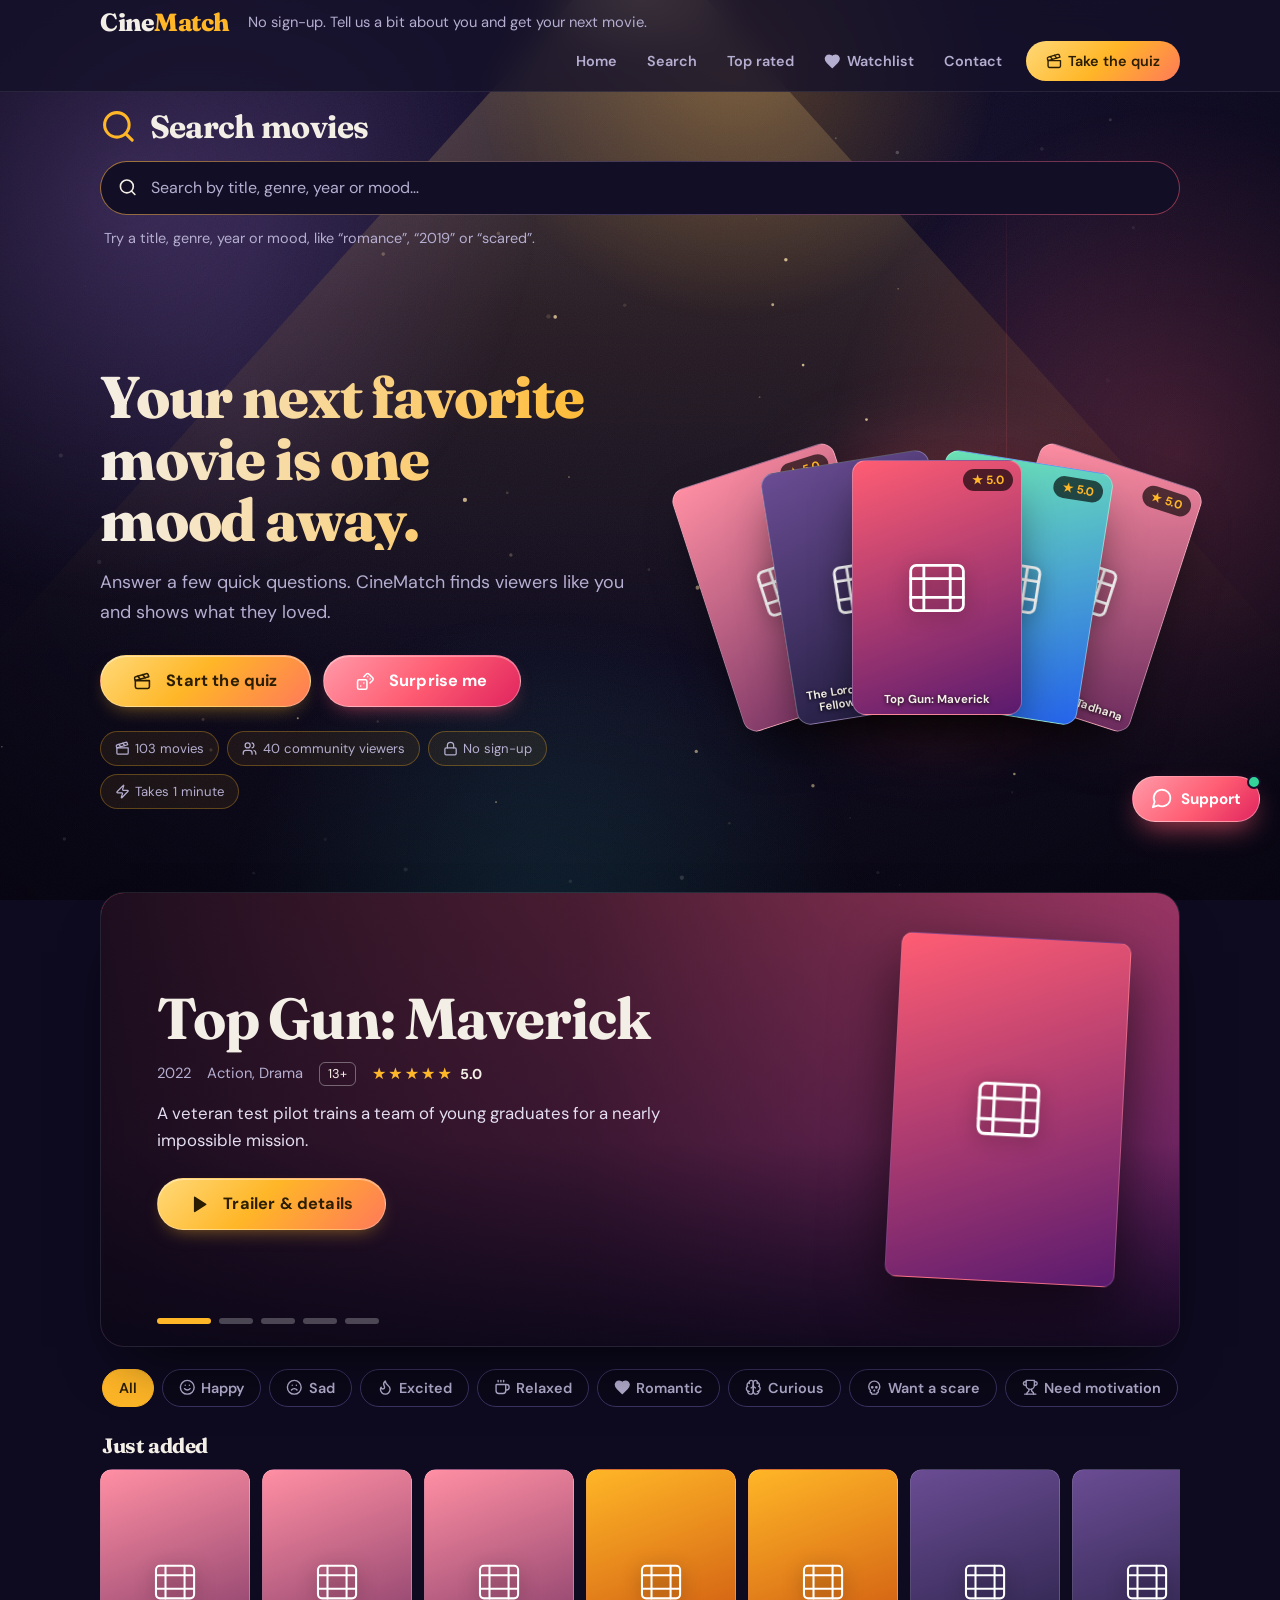
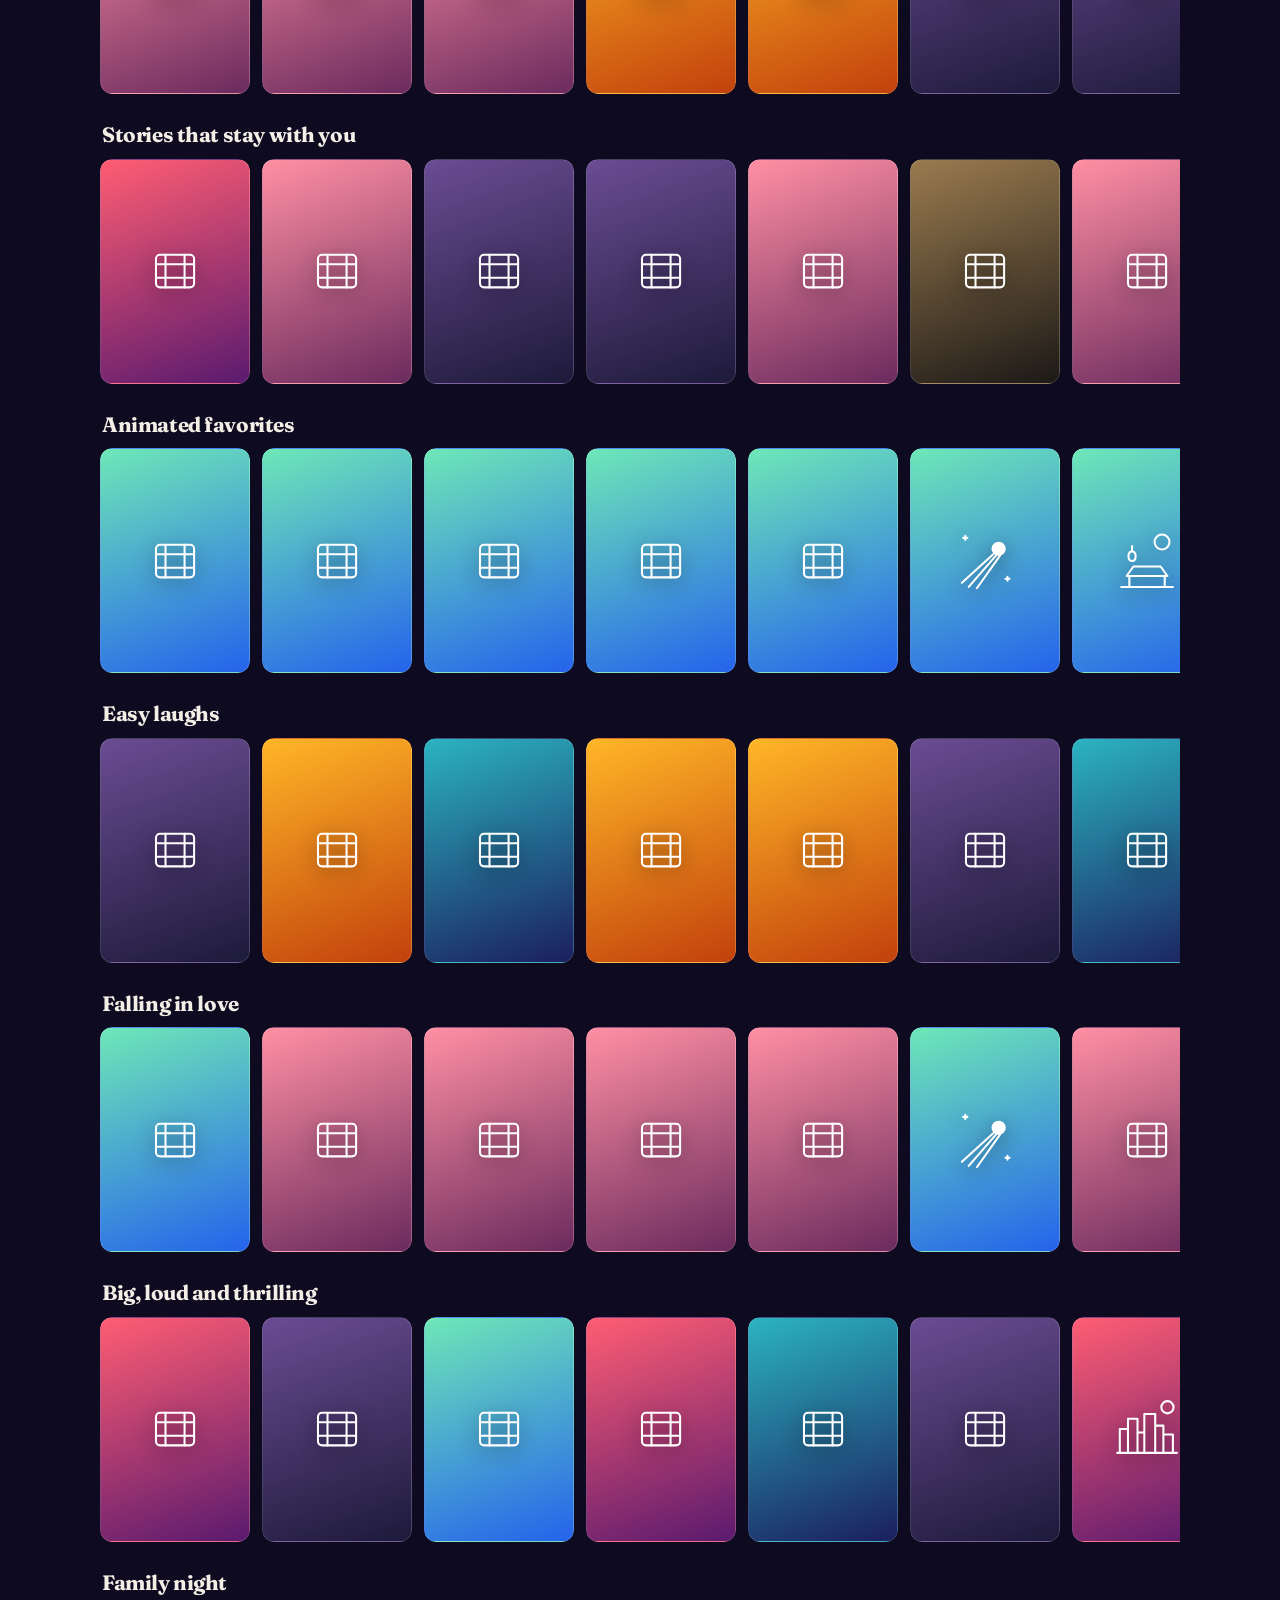
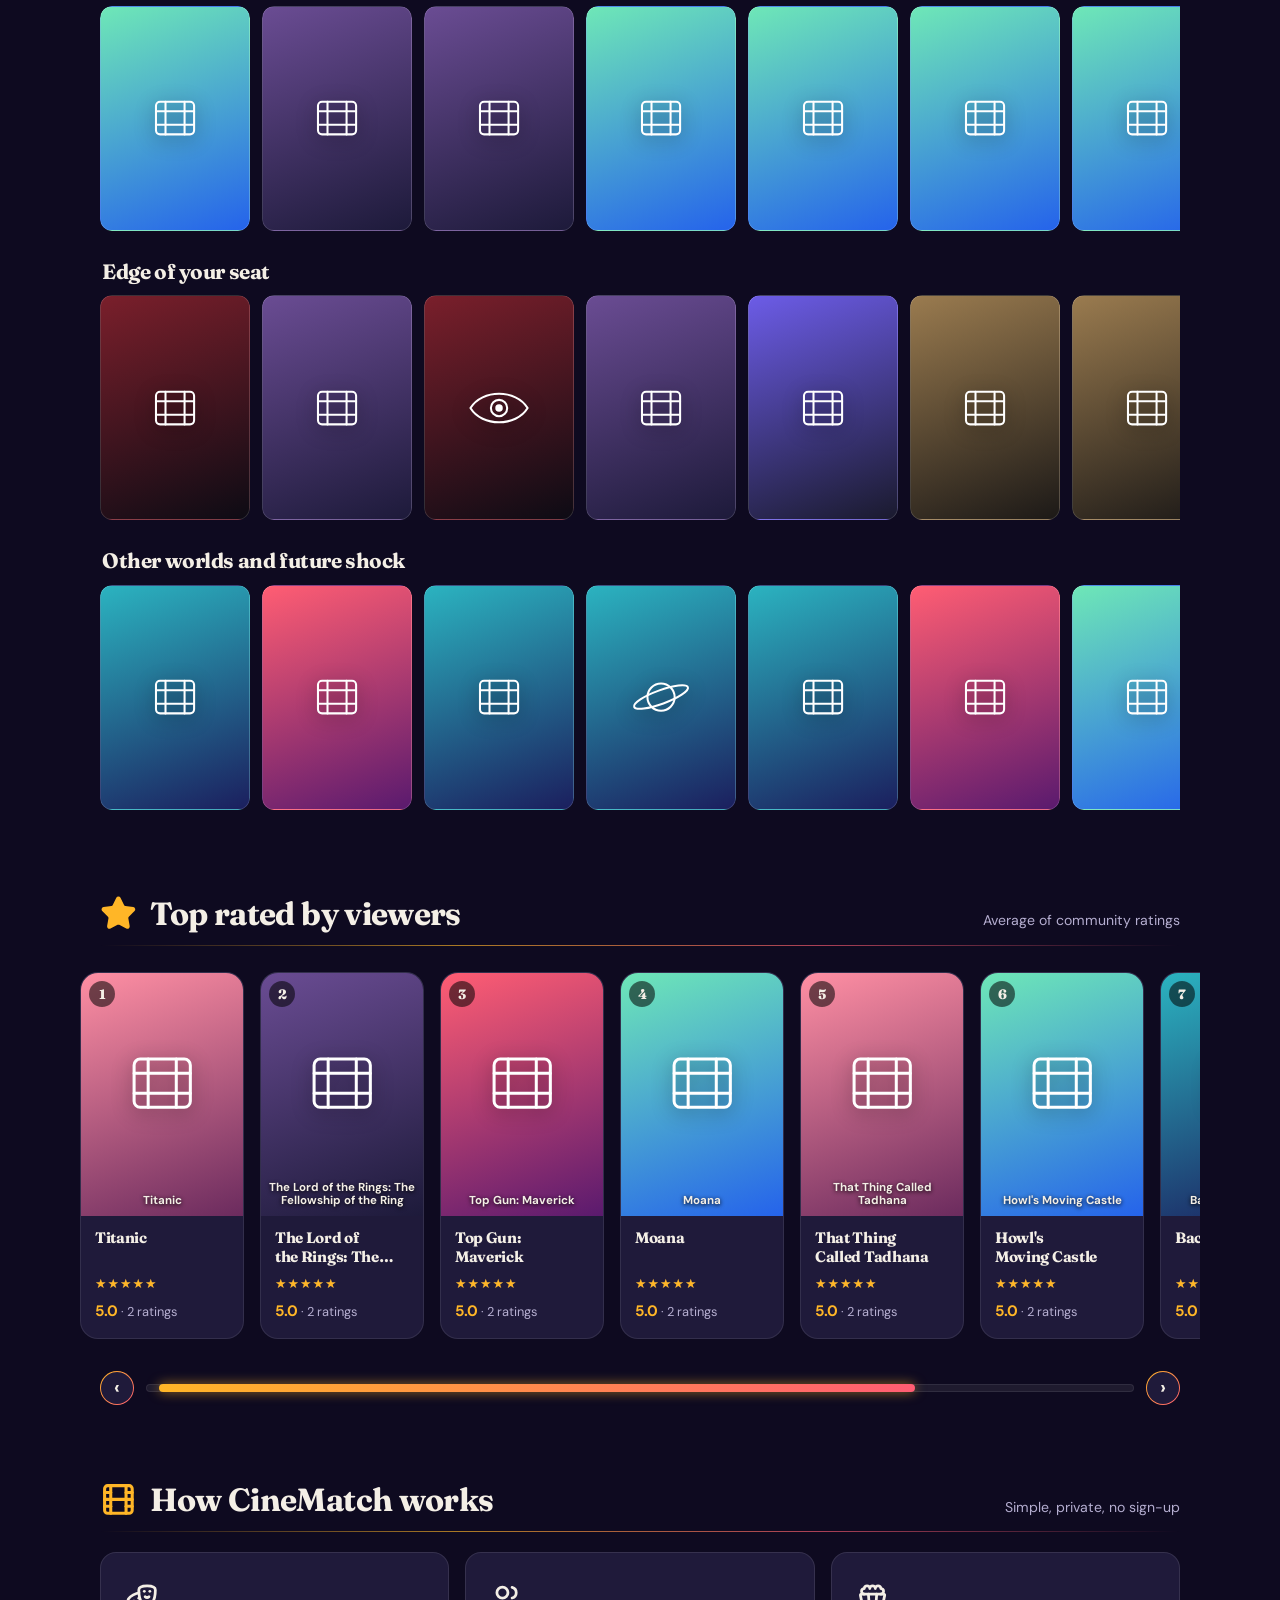
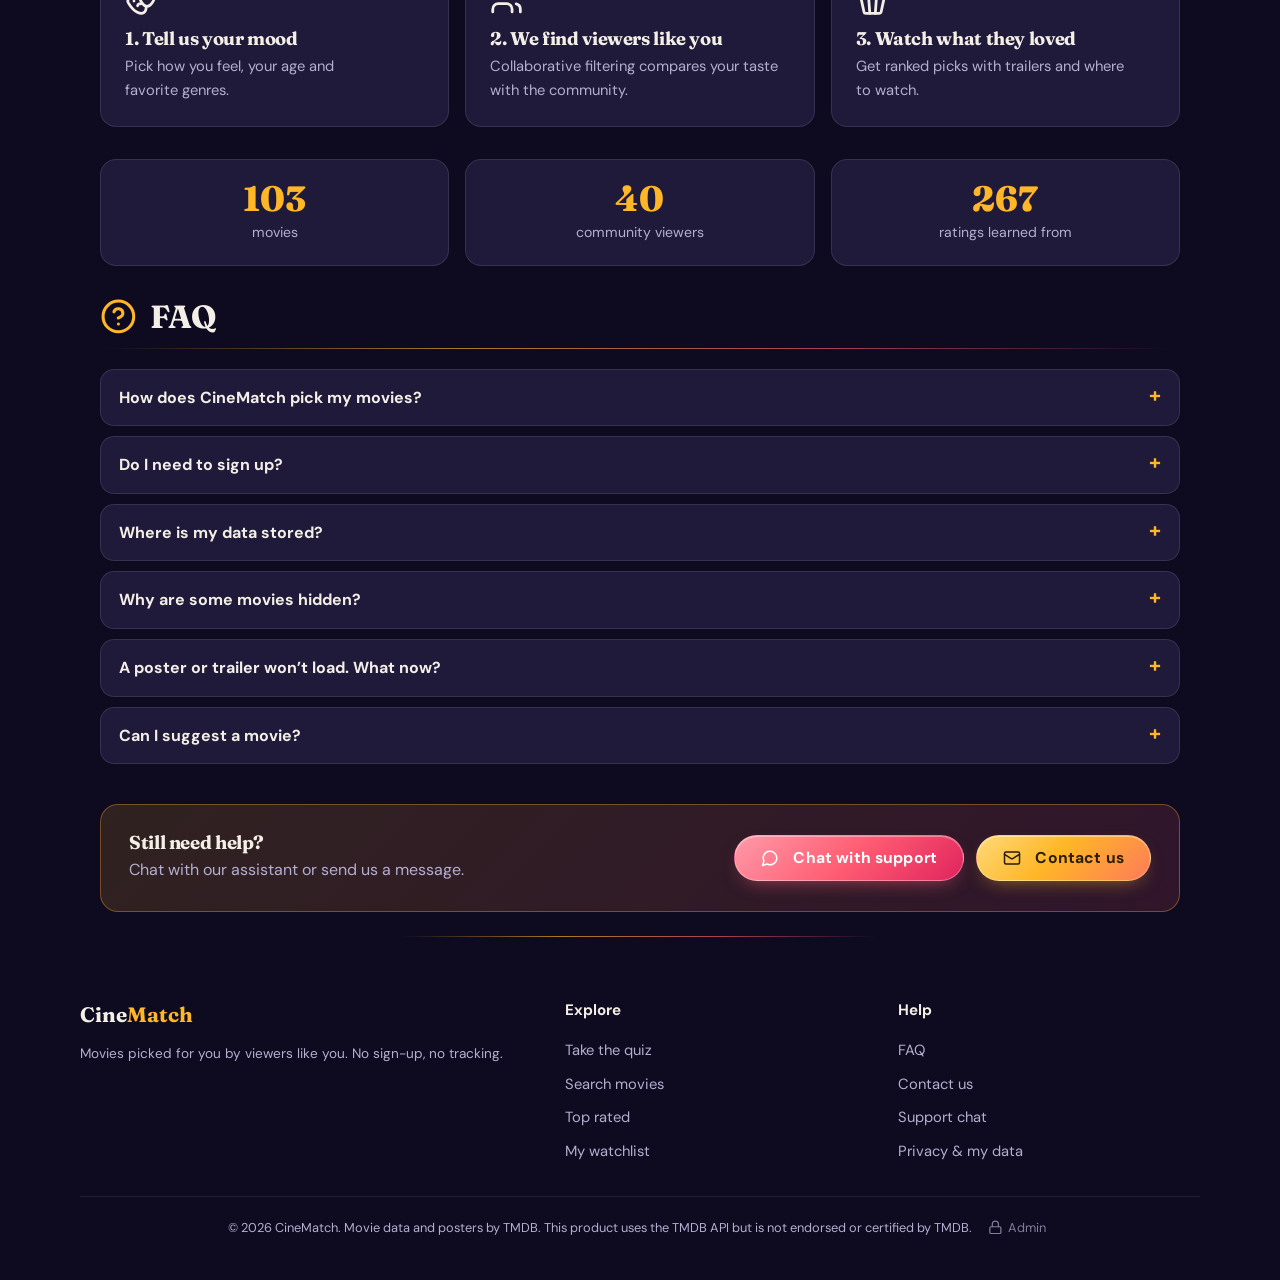
==== commit 23513bbf: "Replace emojis with SVG line icons Add cinematch-icons.js: 52 Lucide icons (ISC) embedded as inline " ====
--- a/src/main/resources/static/index.html
+++ b/src/main/resources/static/index.html
@@ -1,5 +1,5 @@
 <!DOCTYPE html>
-<html lang="en"><head><meta charset="UTF-8"><meta name="viewport" content="width=device-width, initial-scale=1, viewport-fit=cover"><script src="cinematch-paginate.js"></script>
+<html lang="en"><head><meta charset="UTF-8"><meta name="viewport" content="width=device-width, initial-scale=1, viewport-fit=cover"><script src="cinematch-icons.js"></script><script src="cinematch-paginate.js"></script>
 <title>CineMatch – Movies picked for you</title>
 <link rel="preconnect" href="https://fonts.googleapis.com"><link rel="preconnect" href="https://fonts.gstatic.com" crossorigin>
 <link href="https://fonts.googleapis.com/css2?family=Fraunces:opsz,wght@9..144,600;9..144,800&family=DM+Sans:wght@400;500;700&display=swap" rel="stylesheet">
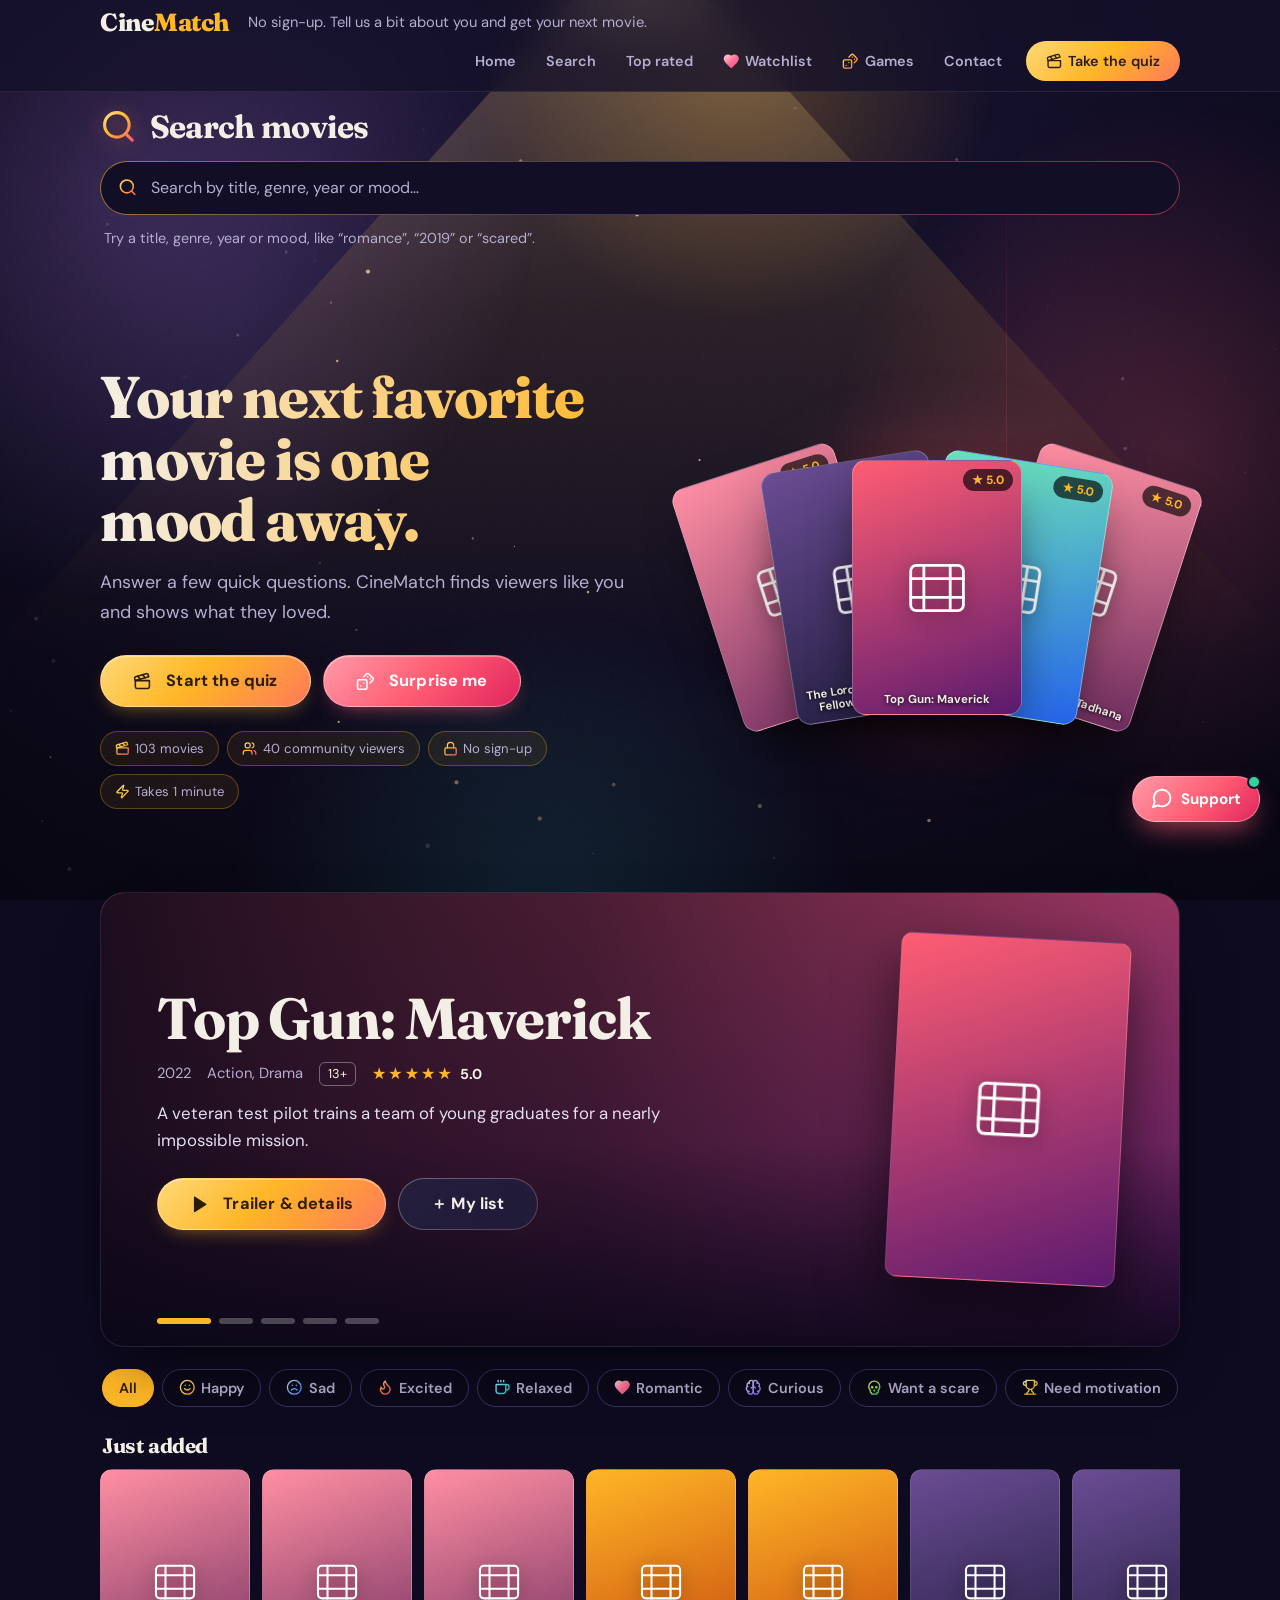
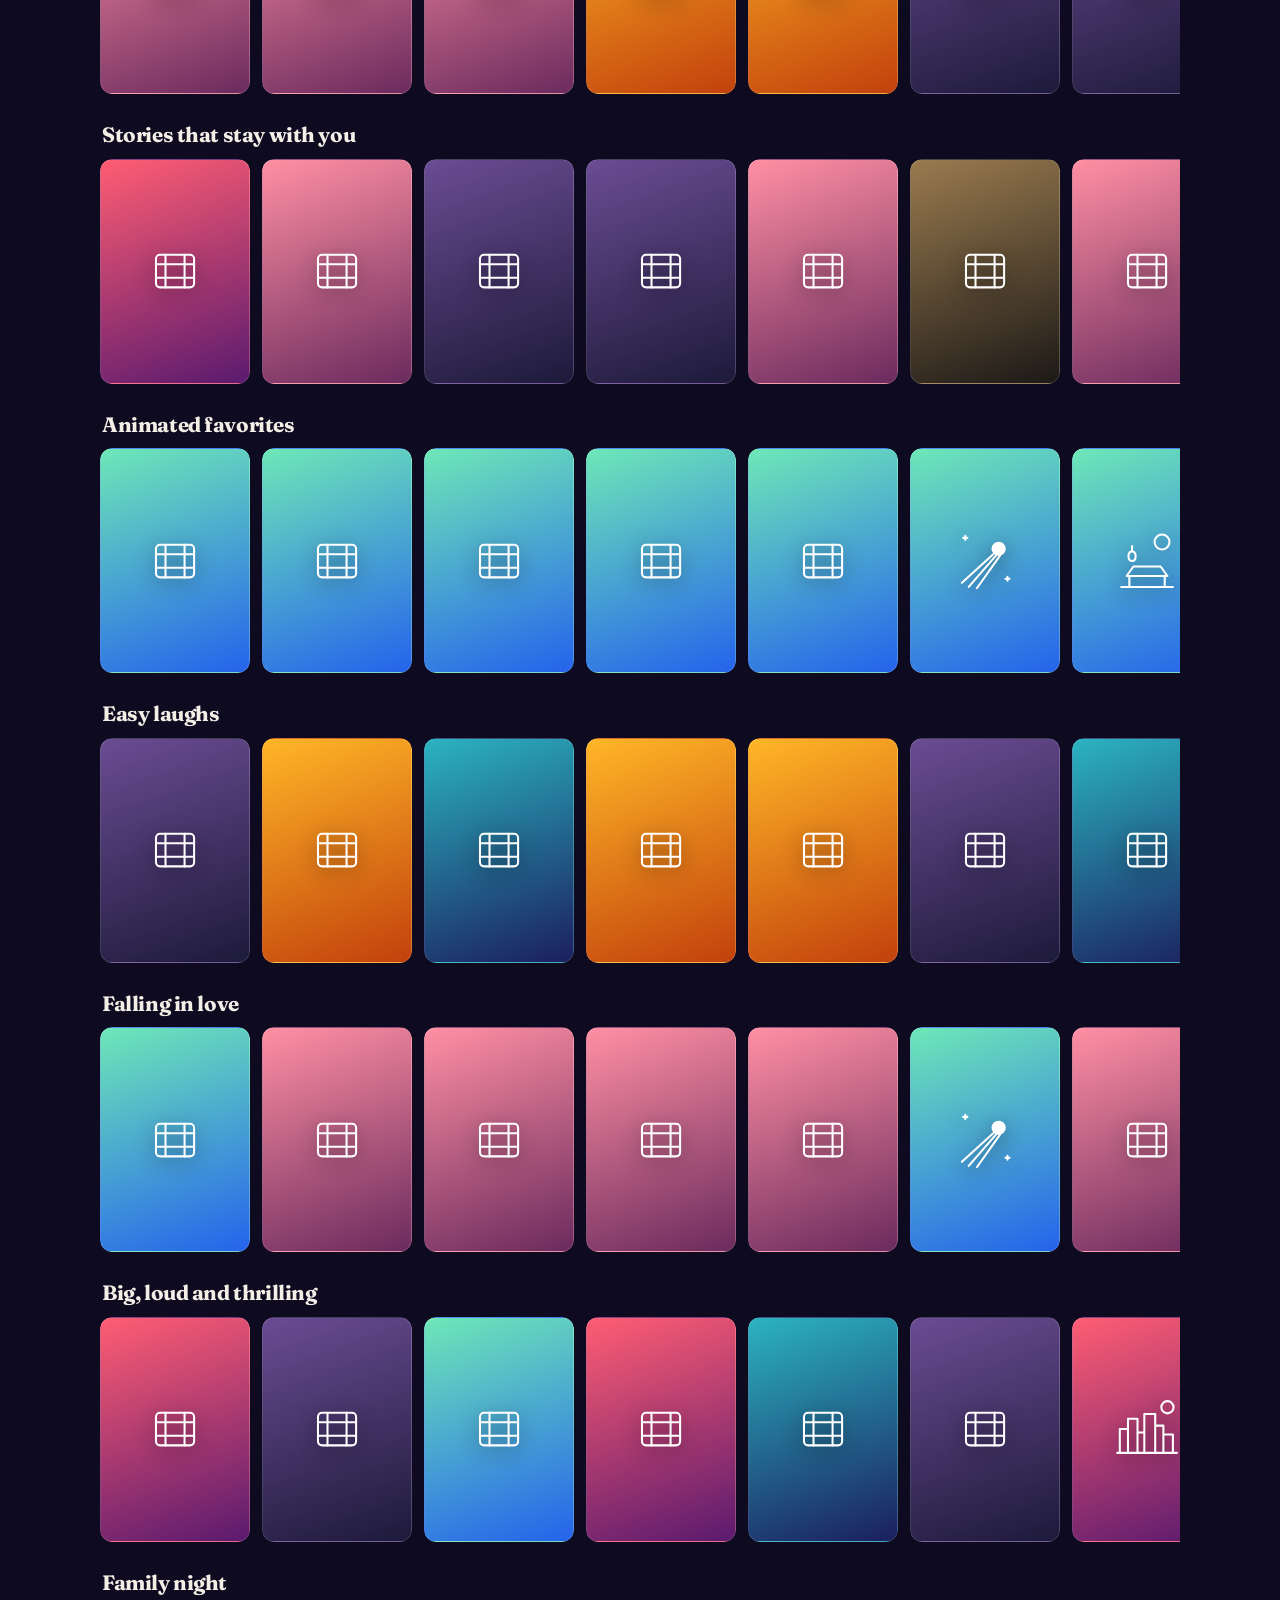
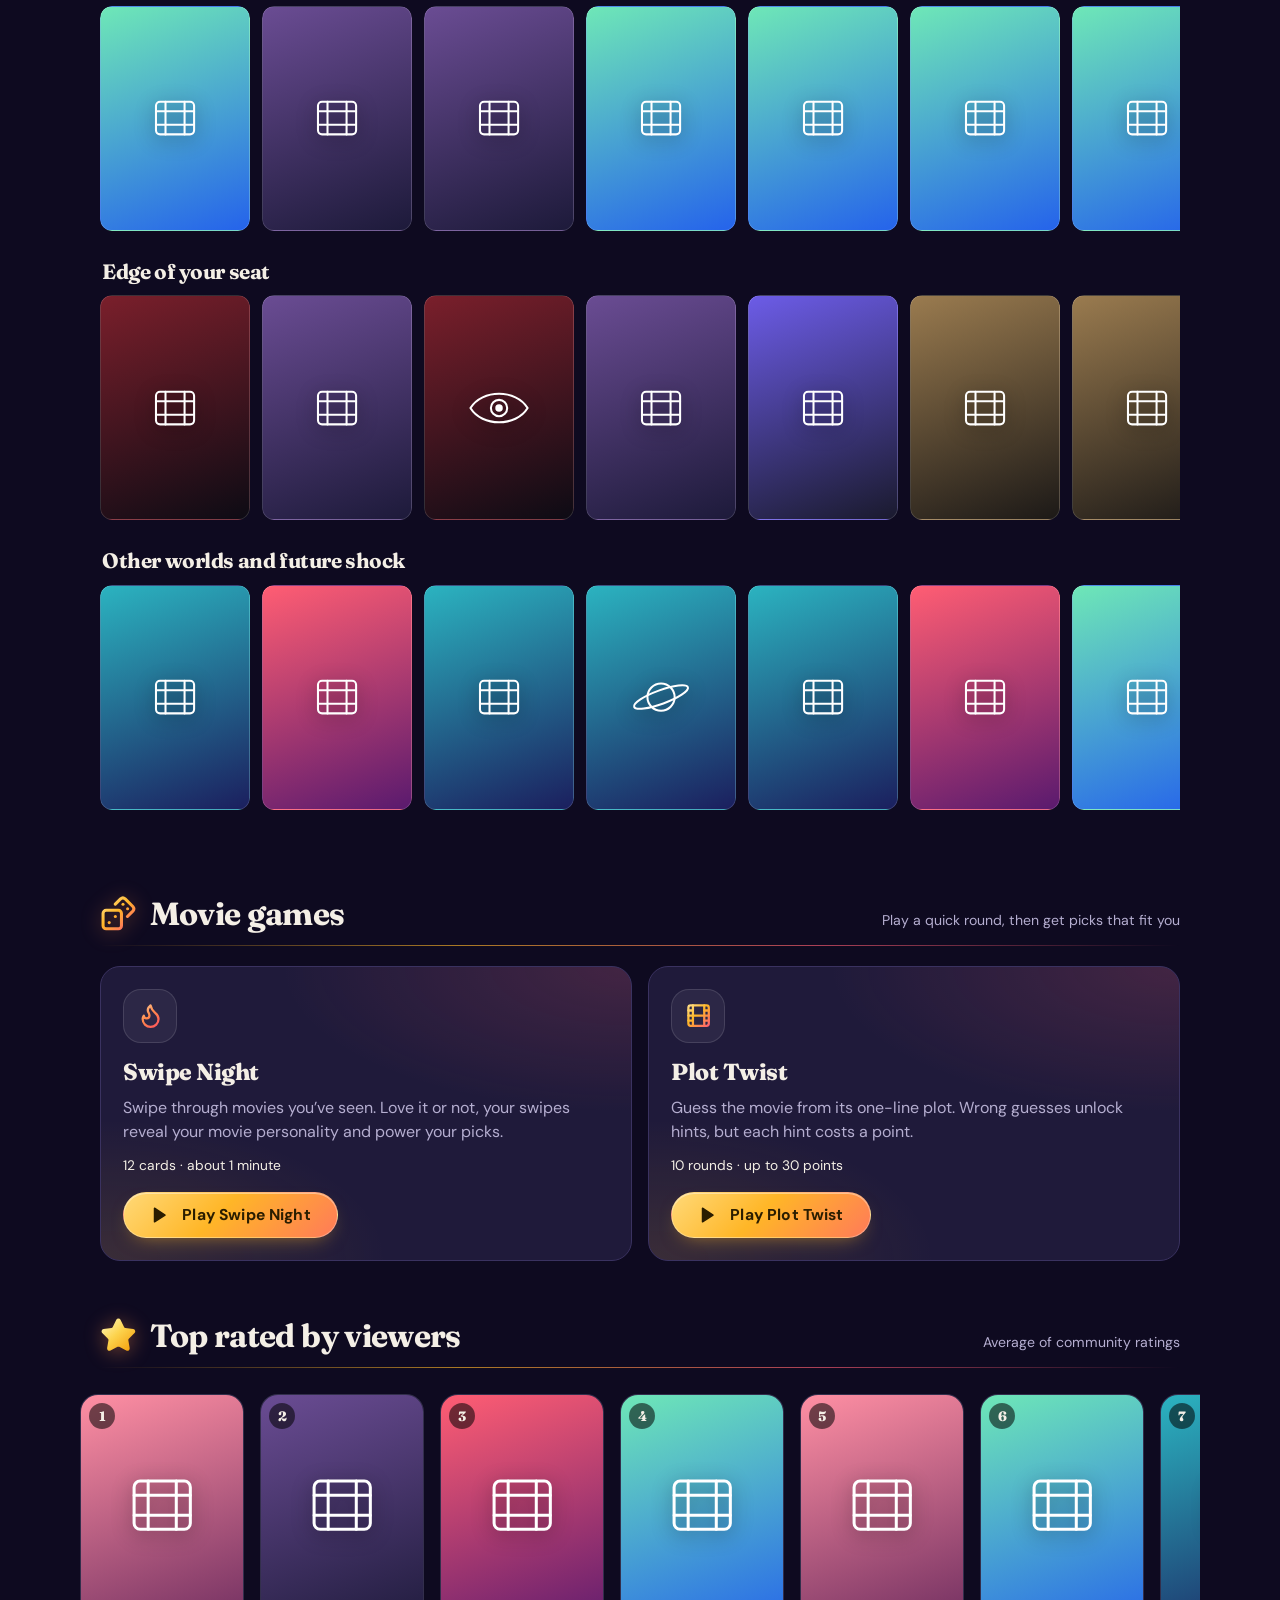
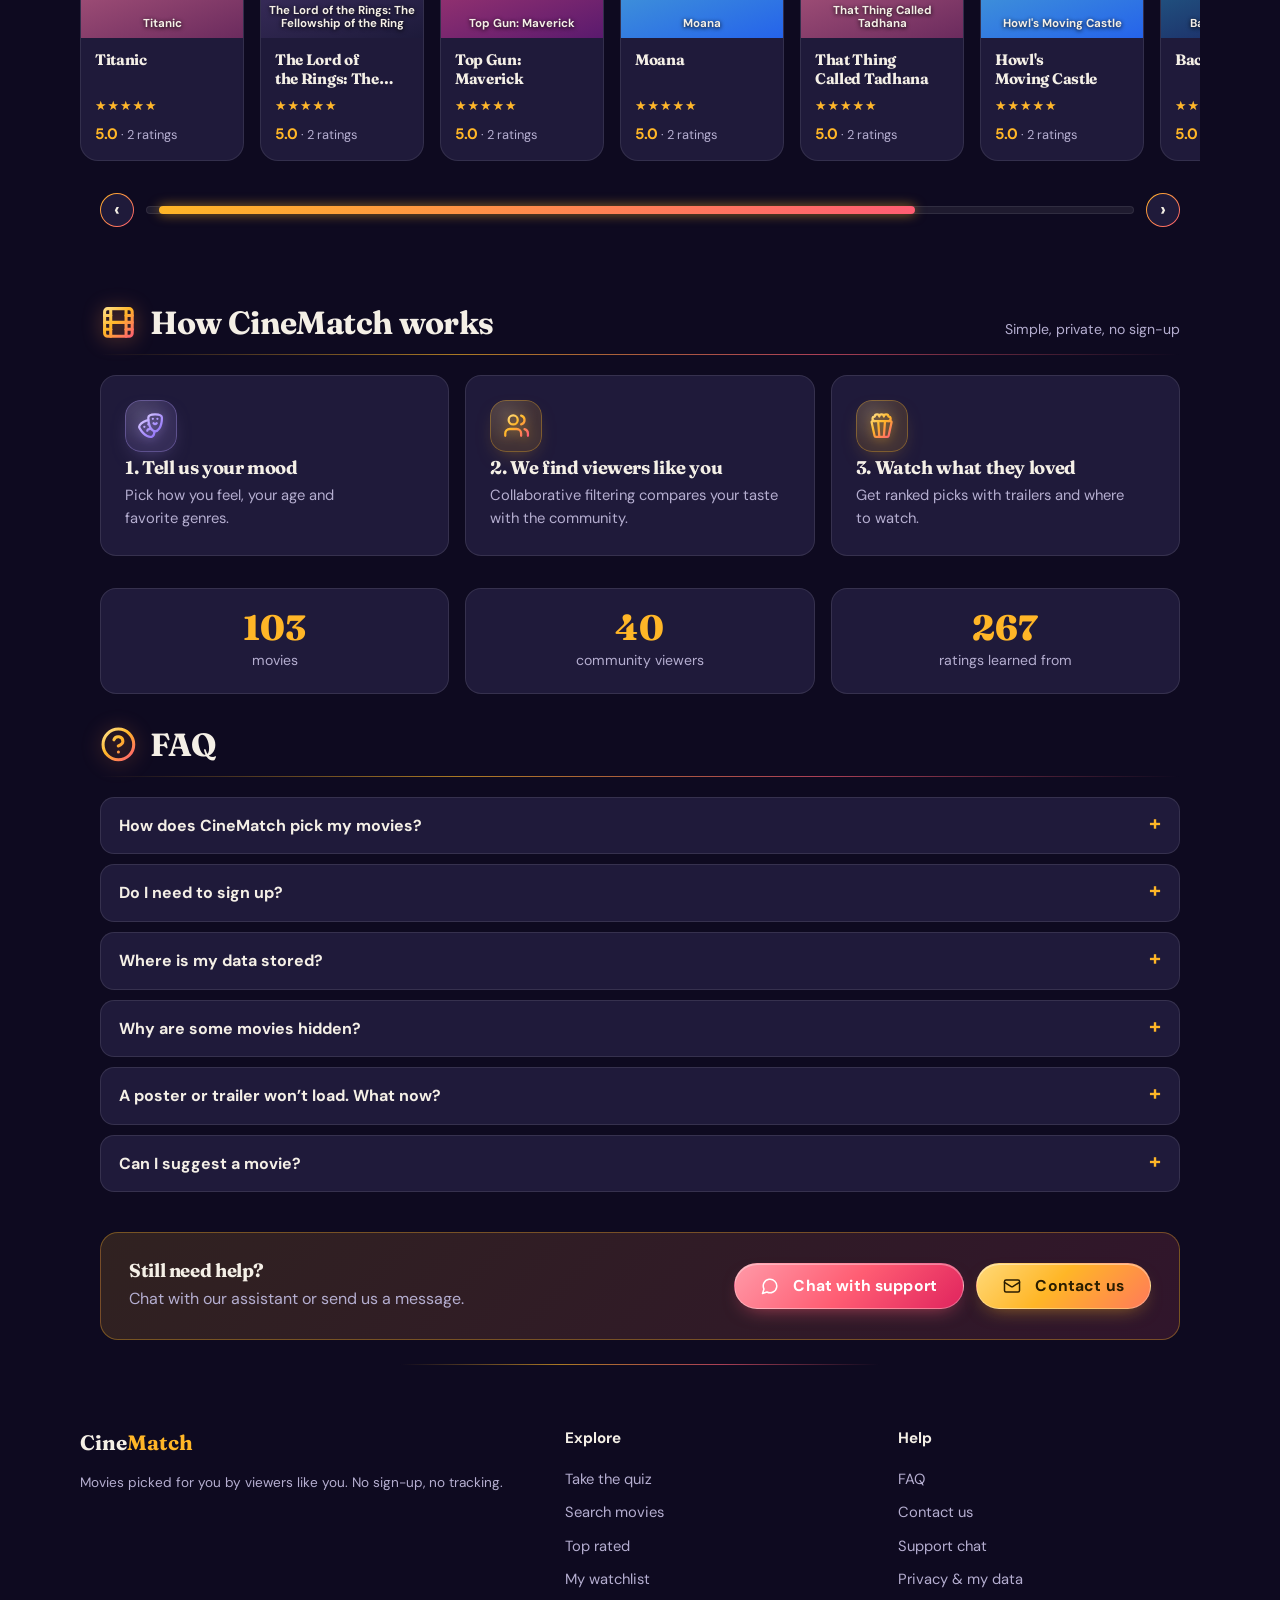
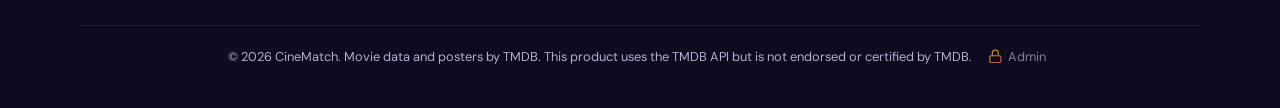
==== commit 72358878: "Add Swipe Night and Plot Twist movie games New self-contained module cinematch-game.js (loaded last " ====
--- a/src/main/resources/static/index.html
+++ b/src/main/resources/static/index.html
@@ -1050,4 +1050,5 @@
 <script src="cinematch-admin.js"></script>
 <script src="cinematch-boost.js"></script>
 <script src="cinematch-polish.js"></script>
-<script src="cinematch-browse.js"></script>+<script src="cinematch-browse.js"></script>
+<script src="cinematch-game.js"></script>
